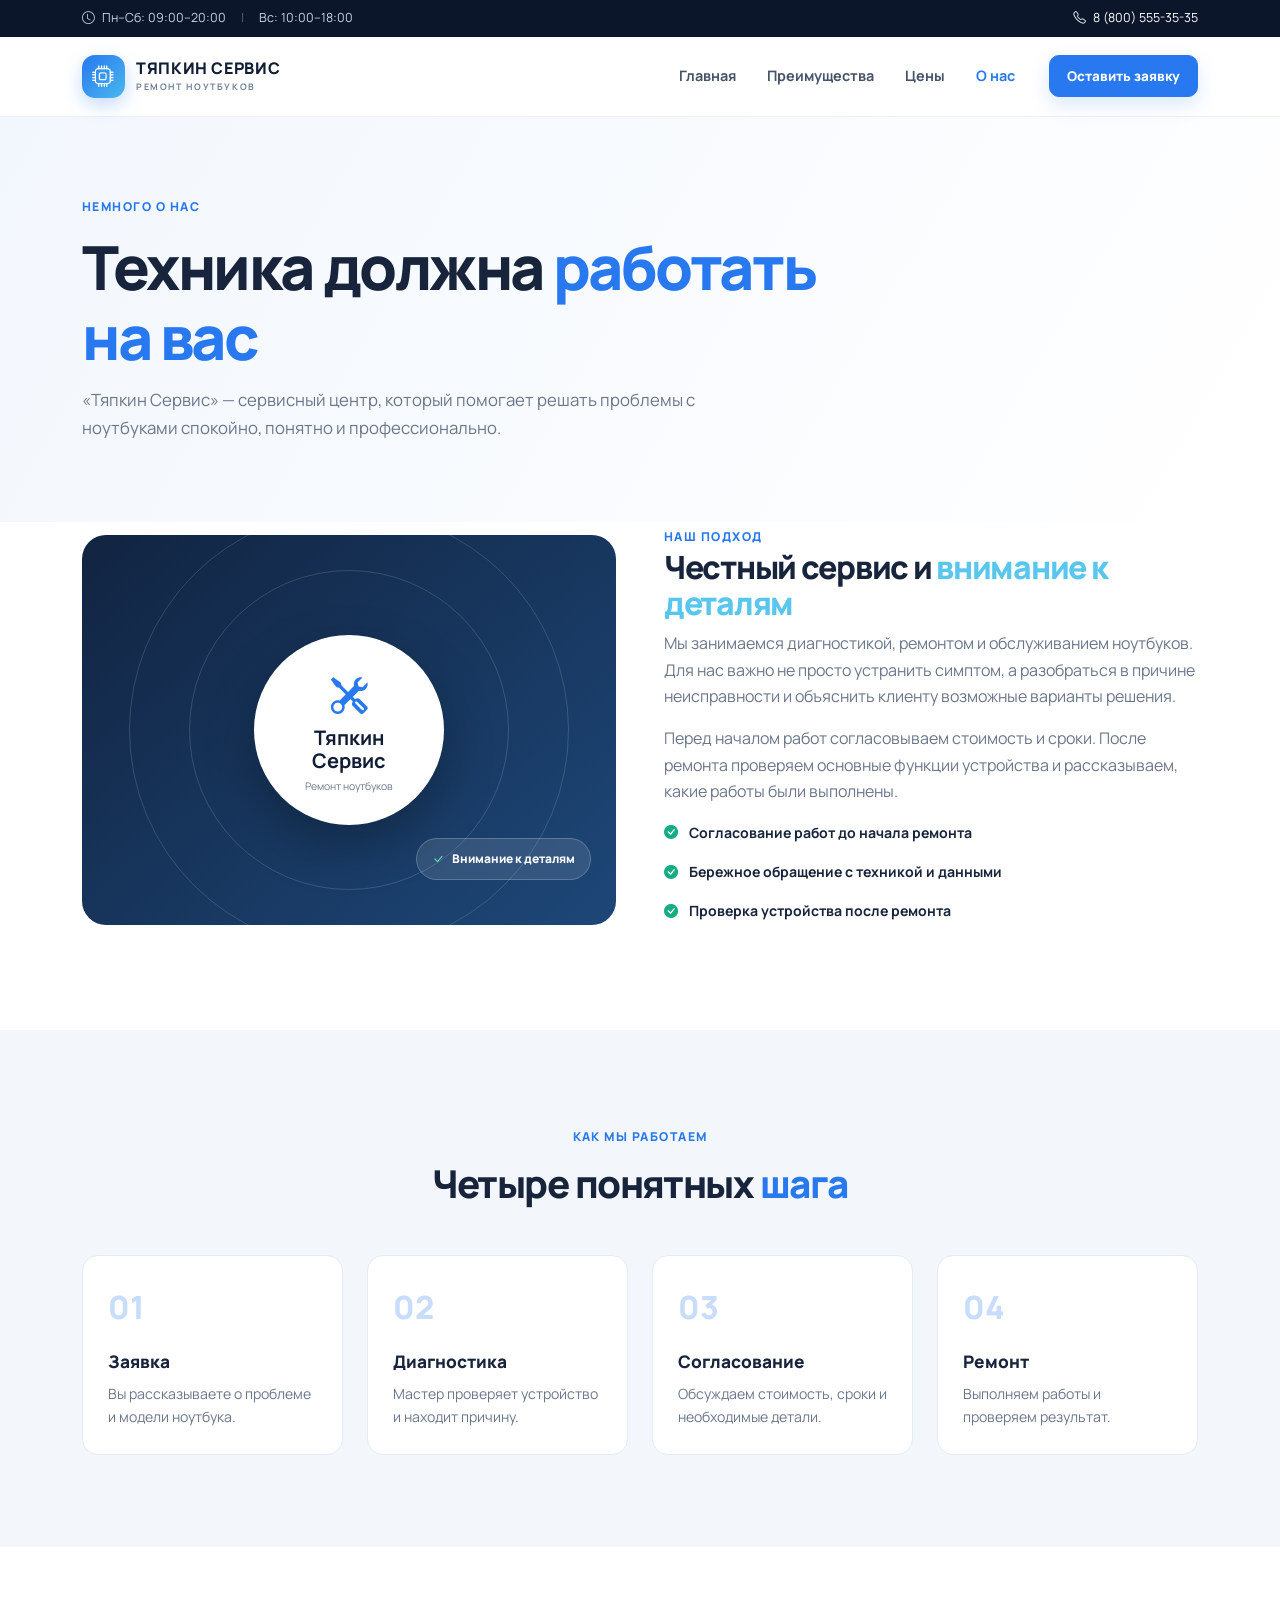
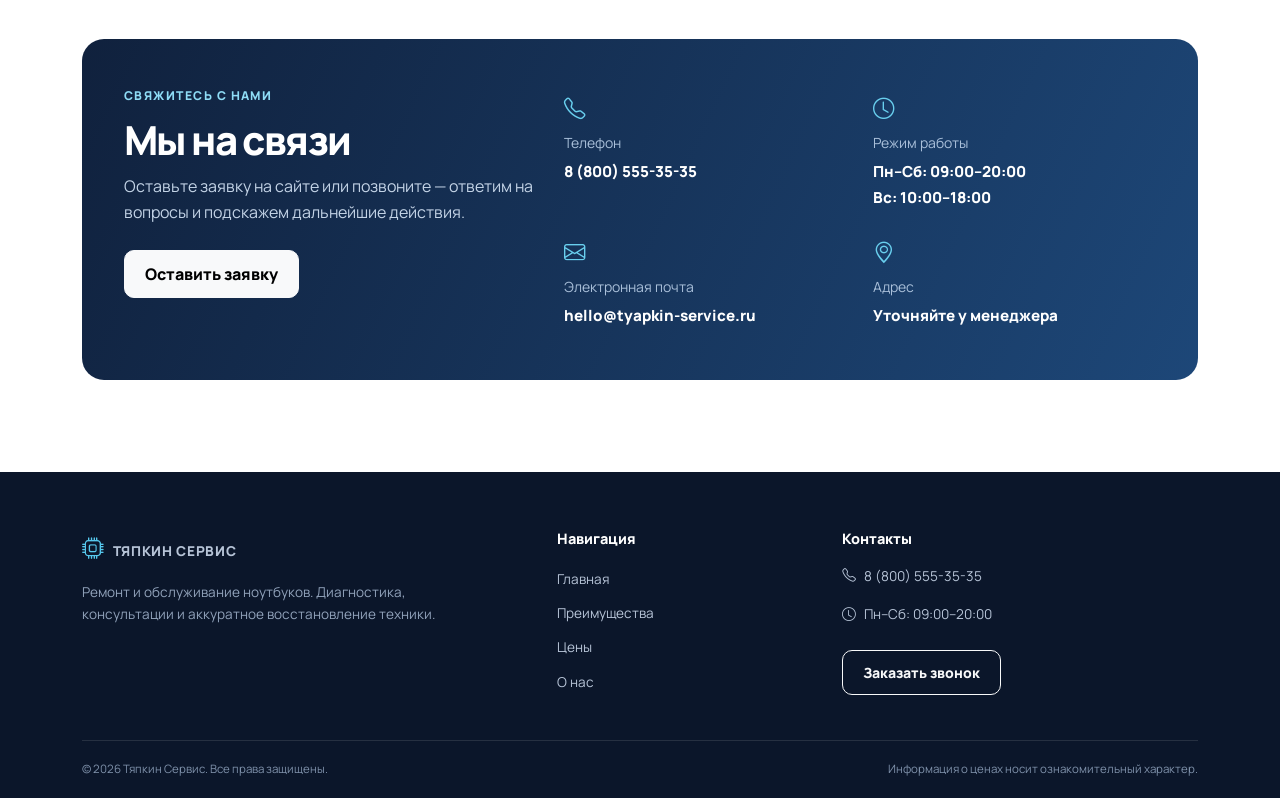
==== about.html @ 39d61b8c "Initial commit" ====
<!doctype html>
<html lang="ru">
<head>
  <meta charset="utf-8">
  <meta name="viewport" content="width=device-width, initial-scale=1">
  <title>О сервисном центре — Тяпкин Сервис</title>
  <meta name="description" content="Информация о сервисном центре Тяпкин Сервис, подходе к ремонту ноутбуков, гарантиях и контактах.">
  <link rel="preconnect" href="https://fonts.googleapis.com">
  <link rel="preconnect" href="https://fonts.gstatic.com" crossorigin>
  <link href="https://fonts.googleapis.com/css2?family=Manrope:wght@400;500;600;700;800&display=swap" rel="stylesheet">
  <link href="https://cdn.jsdelivr.net/npm/bootstrap@5.3.3/dist/css/bootstrap.min.css" rel="stylesheet">
  <link href="https://cdn.jsdelivr.net/npm/bootstrap-icons@1.11.3/font/bootstrap-icons.css" rel="stylesheet">
  <link href="css/style.css" rel="stylesheet">
</head>
<body>
  <a class="skip-link" href="#main">Перейти к содержимому</a>

  <div class="topbar">
    <div class="container d-flex flex-wrap justify-content-between align-items-center gap-2">
      <div><i class="bi bi-clock me-2"></i>Пн–Сб: 09:00–20:00 <span class="top-sep">|</span> Вс: 10:00–18:00</div>
      <a href="tel:+78005553535"><i class="bi bi-telephone me-2"></i>8 (800) 555-35-35</a>
    </div>
  </div>

  <header class="site-header sticky-top">
    <nav class="navbar navbar-expand-lg">
      <div class="container">
        <a class="navbar-brand" href="index.html">
          <span class="brand-mark"><i class="bi bi-cpu"></i></span>
          <span>ТЯПКИН <b>СЕРВИС</b><small>РЕМОНТ НОУТБУКОВ</small></span>
        </a>
        <button class="navbar-toggler" type="button" data-bs-toggle="collapse" data-bs-target="#mainNav" aria-controls="mainNav" aria-expanded="false" aria-label="Открыть меню">
          <span class="navbar-toggler-icon"></span>
        </button>
        <div class="collapse navbar-collapse" id="mainNav">
          <ul class="navbar-nav ms-auto align-items-lg-center">
            <li class="nav-item"><a class="nav-link " href="index.html" >Главная</a></li>
            <li class="nav-item"><a class="nav-link " href="advantages.html" >Преимущества</a></li>
            <li class="nav-item"><a class="nav-link " href="prices.html" >Цены</a></li>
            <li class="nav-item"><a class="nav-link active" href="about.html" aria-current=page>О нас</a></li>
            <li class="nav-item ms-lg-3"><button class="btn btn-primary nav-cta" data-bs-toggle="modal" data-bs-target="#requestModal">Оставить заявку</button></li>
          </ul>
        </div>
      </div>
    </nav>
  </header>

  <main id="main">
    <section class="page-hero">
      <div class="container">
        <span class="eyebrow dark">Немного о нас</span>
        <h1>Техника должна <span>работать на вас</span></h1>
        <p>«Тяпкин Сервис» — сервисный центр, который помогает решать проблемы с ноутбуками спокойно, понятно и профессионально.</p>
      </div>
    </section>

    <section class="section pt-0">
      <div class="container">
        <div class="row g-5 align-items-center">
          <div class="col-lg-6">
            <div class="about-visual">
              <div class="about-orbit orbit-a"></div>
              <div class="about-orbit orbit-b"></div>
              <div class="about-center">
                <i class="bi bi-tools"></i>
                <strong>Тяпкин<br>Сервис</strong>
                <small>Ремонт ноутбуков</small>
              </div>
              <div class="about-stamp"><i class="bi bi-check-lg"></i> Внимание к деталям</div>
            </div>
          </div>
          <div class="col-lg-6">
            <span class="eyebrow dark">Наш подход</span>
            <h2>Честный сервис и <span>внимание к деталям</span></h2>
            <p class="muted">Мы занимаемся диагностикой, ремонтом и обслуживанием ноутбуков. Для нас важно не просто устранить симптом, а разобраться в причине неисправности и объяснить клиенту возможные варианты решения.</p>
            <p class="muted">Перед началом работ согласовываем стоимость и сроки. После ремонта проверяем основные функции устройства и рассказываем, какие работы были выполнены.</p>
            <div class="about-points">
              <p><i class="bi bi-check-circle-fill"></i> Согласование работ до начала ремонта</p>
              <p><i class="bi bi-check-circle-fill"></i> Бережное обращение с техникой и данными</p>
              <p><i class="bi bi-check-circle-fill"></i> Проверка устройства после ремонта</p>
            </div>
          </div>
        </div>
      </div>
    </section>

    <section class="section section-soft">
      <div class="container">
        <div class="section-heading text-center">
          <span class="eyebrow dark">Как мы работаем</span>
          <h2>Четыре понятных <span>шага</span></h2>
        </div>
        <div class="row g-4 mt-3">
          <div class="col-md-6 col-lg-3">
            <div class="step-card">
              <span>01</span>
              <h3>Заявка</h3>
              <p>Вы рассказываете о проблеме и модели ноутбука.</p>
            </div>
          </div>
          <div class="col-md-6 col-lg-3">
            <div class="step-card">
              <span>02</span>
              <h3>Диагностика</h3>
              <p>Мастер проверяет устройство и находит причину.</p>
            </div>
          </div>
          <div class="col-md-6 col-lg-3">
            <div class="step-card">
              <span>03</span>
              <h3>Согласование</h3>
              <p>Обсуждаем стоимость, сроки и необходимые детали.</p>
            </div>
          </div>
          <div class="col-md-6 col-lg-3">
            <div class="step-card">
              <span>04</span>
              <h3>Ремонт</h3>
              <p>Выполняем работы и проверяем результат.</p>
            </div>
          </div>
        </div>
      </div>
    </section>

    <section class="section">
      <div class="container">
        <div class="contact-panel">
          <div class="row g-4">
            <div class="col-lg-5">
              <span class="eyebrow">Свяжитесь с нами</span>
              <h2>Мы на связи</h2>
              <p>Оставьте заявку на сайте или позвоните — ответим на вопросы и подскажем дальнейшие действия.</p>
              <button class="btn btn-light mt-2" data-bs-toggle="modal" data-bs-target="#requestModal">Оставить заявку</button>
            </div>
            <div class="col-lg-7">
              <div class="contact-grid">
                <div>
                  <i class="bi bi-telephone"></i>
                  <small>Телефон</small>
                  <a href="tel:+78005553535">8 (800) 555-35-35</a>
                </div>
                <div>
                  <i class="bi bi-clock"></i>
                  <small>Режим работы</small>
                  <strong>Пн–Сб: 09:00–20:00<br>Вс: 10:00–18:00</strong>
                </div>
                <div>
                  <i class="bi bi-envelope"></i>
                  <small>Электронная почта</small>
                  <a href="mailto:hello@tyapkin-service.ru">hello@tyapkin-service.ru</a>
                </div>
                <div>
                  <i class="bi bi-geo-alt"></i>
                  <small>Адрес</small>
                  <strong>Уточняйте у менеджера</strong>
                </div>
              </div>
            </div>
          </div>
        </div>
      </div>
    </section>
  </main>

  <footer class="site-footer">
    <div class="container">
      <div class="row g-4">
        <div class="col-lg-5">
          <a class="footer-brand" href="index.html"><i class="bi bi-cpu me-2"></i>ТЯПКИН СЕРВИС</a>
          <p class="footer-desc">Ремонт и обслуживание ноутбуков. Диагностика, консультации и аккуратное восстановление техники.</p>
        </div>
        <div class="col-6 col-lg-3">
          <h3>Навигация</h3>
          <ul>
            <li><a href="index.html">Главная</a></li>
            <li><a href="advantages.html">Преимущества</a></li>
            <li><a href="prices.html">Цены</a></li>
            <li><a href="about.html">О нас</a></li>
          </ul>
        </div>
        <div class="col-6 col-lg-4">
          <h3>Контакты</h3>
          <p><i class="bi bi-telephone me-2"></i><a href="tel:+78005553535">8 (800) 555-35-35</a></p>
          <p><i class="bi bi-clock me-2"></i>Пн–Сб: 09:00–20:00</p>
          <button class="btn btn-outline-light btn-sm mt-2" data-bs-toggle="modal" data-bs-target="#requestModal">Заказать звонок</button>
        </div>
      </div>
      <div class="footer-bottom d-flex flex-wrap justify-content-between gap-2">
        <span>© 2026 Тяпкин Сервис. Все права защищены.</span>
        <span>Информация о ценах носит ознакомительный характер.</span>
      </div>
    </div>
  </footer>

  <div class="modal fade" id="requestModal" tabindex="-1" aria-labelledby="requestModalLabel" aria-hidden="true">
    <div class="modal-dialog modal-dialog-centered">
      <div class="modal-content request-modal">
        <div class="modal-header border-0 pb-0">
          <div>
            <span class="eyebrow dark">Обратная связь</span>
            <h2 class="modal-title" id="requestModalLabel">Оставить заявку</h2>
            <p class="muted mb-0">Свяжемся с вами в рабочее время.</p>
          </div>
          <button type="button" class="btn-close" data-bs-dismiss="modal" aria-label="Закрыть"></button>
        </div>
        <div class="modal-body">
          <form class="request-form">
            <div class="mb-3">
              <label for="clientName" class="form-label">Ваше имя</label>
              <input class="form-control" id="clientName" name="name" type="text" placeholder="Как к вам обращаться" required minlength="2">
            </div>
            <div class="mb-3">
              <label for="clientPhone" class="form-label">Номер телефона</label>
              <input class="form-control" id="clientPhone" name="phone" type="tel" placeholder="+7 (___) ___-__-__" required>
            </div>
            <div class="mb-3">
              <label for="clientProblem" class="form-label">Что случилось с ноутбуком?</label>
              <textarea class="form-control" id="clientProblem" name="problem" rows="3" placeholder="Например: не включается, шумит, разбит экран..."></textarea>
            </div>
            <div class="form-check mb-3">
              <input class="form-check-input" type="checkbox" value="yes" id="privacyAgree" required>
              <label class="form-check-label small" for="privacyAgree">Согласен(на) на обработку персональных данных для связи по заявке.</label>
            </div>
            <button class="btn btn-primary btn-lg w-100" type="submit">Отправить заявку <i class="bi bi-arrow-right ms-2"></i></button>
            <div class="form-feedback mt-3" role="status" aria-live="polite"></div>
            <p class="form-hint text-center mt-3 mb-0">Нажимая кнопку, вы отправляете запрос на обратный звонок.</p>
          </form>
        </div>
      </div>
    </div>
  </div>

  <script src="https://cdn.jsdelivr.net/npm/bootstrap@5.3.3/dist/js/bootstrap.bundle.min.js"></script>
  <script src="js/main.js"></script>
</body>
</html>
---- css/style.css ----
:root {
  --navy: #101d35;
  --navy2: #172b4d;
  --blue: #2878f0;
  --cyan: #48c6e8;
  --ink: #17243b;
  --muted: #6b778b;
  --pale: #f3f7fc;
  --line: #e5ebf3;
  --bs-primary: #2878f0;
  --bs-primary-rgb: 40, 120, 240;
  --bs-body-font-family: 'Manrope', sans-serif;
  --bs-body-color: #17243b;
  --bs-border-radius: .85rem;
}

* {
  box-sizing: border-box;
}

body {
  font-family: 'Manrope', sans-serif;
  line-height: 1.65;
  color: var(--ink);
}

a {
  text-decoration: none;
}

.skip-link {
  position: absolute;
  left: -9999px;
  top: 0;
  background: #fff;
  padding: 10px;
  z-index: 2000;
}

.skip-link:focus {
  left: 10px;
}

.topbar {
  background: #0b162a;
  color: #c8d4e6;
  font-size: .78rem;
  padding: 8px 0;
}

.topbar a {
  color: #fff;
}

.top-sep {
  margin: 0 12px;
  color: #53627a;
}

.site-header {
  background: rgba(255, 255, 255, .96);
  backdrop-filter: blur(12px);
  border-bottom: 1px solid #edf0f5;
  z-index: 1000;
}

.navbar {
  padding: 13px 0;
}

.navbar-brand {
  display: flex;
  align-items: center;
  gap: 11px;
  color: var(--navy);
  font-size: 1rem;
  font-weight: 800;
  letter-spacing: .04em;
  line-height: 1.1;
}

.navbar-brand:hover {
  color: var(--navy);
}

.navbar-brand small {
  display: block;
  font-size: .56rem;
  letter-spacing: .18em;
  color: #718097;
  margin-top: 5px;
  font-weight: 700;
}

.brand-mark {
  width: 43px;
  height: 43px;
  border-radius: 13px;
  background: linear-gradient(135deg, var(--blue), #49b8ed);
  display: grid;
  place-items: center;
  color: #fff;
  font-size: 1.35rem;
  box-shadow: 0 7px 18px #2878f044;
}

.navbar-nav {
  gap: 5px;
}

.nav-link {
  font-weight: 700;
  font-size: .9rem;
  color: #46546a !important;
  padding: 10px 13px !important;
}

.nav-link:hover,
.nav-link.active {
  color: var(--blue) !important;
}

.btn {
  font-weight: 800;
  border-radius: 10px;
  padding: 11px 20px;
}

.btn-primary {
  --bs-btn-bg: #2878f0;
  --bs-btn-border-color: #2878f0;
  --bs-btn-hover-bg: #1765d5;
  --bs-btn-hover-border-color: #1765d5;
  box-shadow: 0 8px 20px #2878f02a;
}

.nav-cta {
  font-size: .84rem;
  padding: 10px 17px;
}

.hero {
  background: radial-gradient(circle at 75% 30%, #264a7b 0, transparent 32%), linear-gradient(115deg, #0d1a31 0%, #142b4d 58%, #17365d 100%);
  color: #fff;
  overflow: hidden;
  position: relative;
}

.hero:after {
  content: "";
  position: absolute;
  inset: 0;
  background-image: linear-gradient(#ffffff08 1px, transparent 1px), linear-gradient(90deg, #ffffff08 1px, transparent 1px);
  background-size: 46px 46px;
  mask-image: linear-gradient(90deg, transparent, #000);
}

.hero .container {
  z-index: 1;
}

.min-vh-hero {
  min-height: 620px;
}

.eyebrow {
  display: inline-flex;
  align-items: center;
  color: #8edcf6;
  font-size: .76rem;
  font-weight: 800;
  letter-spacing: .12em;
  text-transform: uppercase;
}

.eyebrow.dark {
  color: var(--blue);
}

.display-title {
  font-size: clamp(2.7rem, 5vw, 4.65rem);
  line-height: 1.08;
  letter-spacing: -.055em;
  font-weight: 800;
  max-width: 720px;
}

.display-title span,
.page-hero h1 span,
.section-heading h2 span,
h2 span {
  color: #58c6ed;
}

.hero-lead {
  font-size: 1.07rem;
  max-width: 580px;
  color: #c5d2e4;
}

.hero-trust {
  border-top: 1px solid #ffffff28;
  padding-top: 22px;
}

.hero-trust div {
  display: flex;
  flex-direction: column;
}

.hero-trust strong {
  font-size: 1rem;
}

.hero-trust small {
  font-size: .75rem;
  color: #aabbd1;
}

.hero-visual {
  height: 440px;
  position: relative;
  display: flex;
  align-items: center;
  justify-content: center;
}

.visual-glow {
  position: absolute;
  width: 340px;
  height: 340px;
  border-radius: 50%;
  background: #3188f5;
  filter: blur(90px);
  opacity: .3;
}

.laptop-art {
  position: relative;
  width: 380px;
  transform: rotate(-7deg);
  filter: drop-shadow(0 30px 30px #0007);
}

.laptop-screen {
  height: 245px;
  border: 10px solid #26364c;
  border-bottom-width: 14px;
  border-radius: 18px 18px 7px 7px;
  background: linear-gradient(145deg, #102544, #1b4675);
  padding: 12px 16px;
  box-shadow: inset 0 0 0 1px #6b819a;
}

.screen-top {
  display: flex;
  gap: 5px;
}

.screen-top span {
  width: 6px;
  height: 6px;
  border-radius: 50%;
  background: #7b91a9;
}

.screen-content {
  height: 190px;
  display: flex;
  align-items: center;
  justify-content: center;
  flex-direction: column;
  color: #fff;
}

.screen-content i {
  font-size: 3rem;
  color: #65d3ef;
}

.screen-content b {
  font-size: 1.5rem;
  line-height: 1.2;
  text-align: center;
  margin-top: 8px;
}

.screen-content small {
  color: #9bb7d4;
  margin-top: 8px;
}

.progress-line {
  width: 140px;
  height: 5px;
  background: #ffffff25;
  border-radius: 8px;
  margin-top: 18px;
  overflow: hidden;
}

.progress-line span {
  display: block;
  width: 78%;
  height: 100%;
  background: #57c8ef;
}

.laptop-base {
  height: 14px;
  width: 430px;
  margin-left: -25px;
  background: linear-gradient(#b8c7d6, #61758b);
  border-radius: 2px 2px 18px 18px;
}

.float-chip {
  position: absolute;
  background: #fff;
  color: var(--ink);
  padding: 12px 16px;
  border-radius: 12px;
  font-size: .77rem;
  font-weight: 800;
  box-shadow: 0 12px 35px #0003;
}

.float-chip i {
  color: #1cae86;
  margin-right: 7px;
}

.chip-one {
  top: 90px;
  right: -2px;
}

.chip-two {
  bottom: 75px;
  left: -5px;
}

.section {
  padding: 92px 0;
}

.section-soft {
  background: #f3f7fc;
}

.section-heading {
  text-align: center;
  max-width: 700px;
  margin: 0 auto 25px;
}

.section-heading h2,
.page-hero h1,
h2 {
  font-weight: 800;
  letter-spacing: -.04em;
  line-height: 1.15;
}

.section-heading h2 {
  font-size: clamp(2rem, 3vw, 2.8rem);
  margin: 13px 0;
}

.section-heading h2 span {
  color: var(--blue);
}

.section-heading p,
.page-hero p,
.muted {
  color: var(--muted);
}

.service-card {
  background: #fff;
  border: 1px solid var(--line);
  border-radius: 17px;
  padding: 27px 24px;
  transition: .25s;
  box-shadow: 0 8px 24px #162d4a08;
}

.service-card:hover {
  transform: translateY(-6px);
  box-shadow: 0 18px 38px #162d4a12;
  border-color: #c8dcfb;
}

.service-icon,
.detail-icon {
  width: 54px;
  height: 54px;
  border-radius: 15px;
  background: #eaf3ff;
  color: var(--blue);
  display: grid;
  place-items: center;
  font-size: 1.55rem;
  margin-bottom: 21px;
}

.service-card h3,
.benefit h3,
.price-tip h3,
.step-card h3 {
  font-size: 1.08rem;
  font-weight: 800;
}

.service-card p,
.benefit p,
.price-tip p,
.step-card p {
  font-size: .88rem;
  color: var(--muted);
  margin: 10px 0 17px;
}

.service-card a {
  font-size: .84rem;
  font-weight: 800;
  color: var(--blue);
  margin-top: auto;
}

.benefit {
  height: 100%;
  background: #fff;
  border: 1px solid var(--line);
  border-radius: 15px;
  padding: 23px;
}

.benefit > i {
  font-size: 1.55rem;
  color: var(--blue);
  display: block;
  margin-bottom: 13px;
}

.cta-section {
  padding: 15px 0 90px;
}

.cta-panel {
  background: linear-gradient(110deg, #142b4d, #1c4778);
  border-radius: 22px;
  padding: 42px 48px;
  color: #fff;
  display: flex;
  align-items: center;
  justify-content: space-between;
  gap: 25px;
}

.cta-panel h2 {
  font-size: 2rem;
  margin: 10px 0;
}

.cta-panel p {
  color: #c6d6e9;
  margin: 0;
}

.page-hero {
  padding: 75px 0 65px;
  background: linear-gradient(120deg, #f2f7fd, #fff);
}

.page-hero h1 {
  font-size: clamp(2.5rem, 5vw, 3.8rem);
  max-width: 800px;
  margin: 14px 0;
}

.page-hero h1 span {
  color: var(--blue);
}

.page-hero p {
  max-width: 670px;
  font-size: 1.05rem;
}

.detail-card {
  height: 100%;
  display: flex;
  gap: 22px;
  padding: 30px;
  border: 1px solid var(--line);
  border-radius: 18px;
  background: #fff;
  box-shadow: 0 8px 24px #162d4a07;
}

.detail-icon {
  flex: 0 0 54px;
  margin: 0;
}

.detail-card h2 {
  font-size: 1.18rem;
  margin: 4px 0 12px;
}

.detail-card p {
  font-size: .9rem;
  color: var(--muted);
}

.detail-note {
  display: block;
  color: #2878f0;
  font-size: .78rem;
  font-weight: 800;
}

.price-wrap {
  background: #fff;
  border: 1px solid var(--line);
  border-radius: 20px;
  padding: 30px;
  box-shadow: 0 12px 35px #162d4a08;
}

.price-label {
  background: #edf5ff;
  color: #2878f0;
  border-radius: 30px;
  padding: 9px 14px;
  font-size: .78rem;
  font-weight: 800;
}

.price-table {
  --bs-table-bg: transparent;
}

.price-table thead th {
  background: #f3f7fc;
  color: #64738a;
  font-size: .76rem;
  text-transform: uppercase;
  letter-spacing: .06em;
  border-bottom: 0;
  padding: 16px;
}

.price-table tbody td {
  padding: 17px 16px;
  border-color: #edf1f6;
  font-size: .87rem;
}

.price-table tbody td:nth-child(2) {
  color: var(--muted);
}

.price {
  white-space: nowrap;
  color: #176bdc !important;
  font-weight: 800;
  font-size: .95rem !important;
}

.price-footnote {
  background: #f4f8fd;
  border-radius: 11px;
  padding: 15px 17px;
  color: #586a82;
  font-size: .83rem;
  margin: 18px 0 0;
}

.price-footnote i {
  color: var(--blue);
}

.price-tip {
  height: 100%;
  border: 1px solid var(--line);
  border-radius: 15px;
  padding: 22px;
  background: #fff;
}

.price-tip > i {
  font-size: 1.6rem;
  color: var(--blue);
  display: block;
  margin-bottom: 12px;
}

.about-visual {
  height: 390px;
  background: linear-gradient(140deg, #112441, #1d4778);
  border-radius: 24px;
  position: relative;
  display: grid;
  place-items: center;
  overflow: hidden;
}

.about-orbit {
  position: absolute;
  border: 1px solid #ffffff25;
  border-radius: 50%;
  width: 320px;
  height: 320px;
}

.orbit-b {
  width: 440px;
  height: 440px;
}

.about-center {
  width: 190px;
  height: 190px;
  border-radius: 50%;
  background: #fff;
  display: flex;
  align-items: center;
  justify-content: center;
  flex-direction: column;
  color: var(--navy);
  box-shadow: 0 20px 50px #0004;
}

.about-center i {
  font-size: 2.3rem;
  color: var(--blue);
}

.about-center strong {
  font-size: 1.25rem;
  text-align: center;
  line-height: 1.15;
}

.about-center small {
  font-size: .65rem;
  color: var(--muted);
  margin-top: 6px;
}

.about-stamp {
  position: absolute;
  bottom: 45px;
  right: 25px;
  color: #fff;
  background: #ffffff1c;
  border: 1px solid #ffffff35;
  padding: 10px 15px;
  border-radius: 30px;
  font-size: .75rem;
  font-weight: 800;
}

.about-stamp i {
  color: #5ee1b2;
  margin-right: 6px;
}

.about-points p {
  font-size: .88rem;
  font-weight: 700;
}

.about-points i {
  color: #16ad82;
  margin-right: 8px;
}

.step-card {
  height: 100%;
  background: #fff;
  border: 1px solid var(--line);
  border-radius: 16px;
  padding: 25px;
}

.step-card > span {
  font-size: 2rem;
  font-weight: 800;
  color: #c8dcfb;
  display: block;
  margin-bottom: 18px;
}

.step-card p {
  margin-bottom: 0;
}

.contact-panel {
  background: linear-gradient(115deg, #10213d, #1d4778);
  border-radius: 22px;
  padding: 42px;
  color: #fff;
}

.contact-panel h2 {
  font-size: 2.5rem;
  margin: 10px 0;
}

.contact-panel > p,
.contact-panel p {
  color: #c3d3e6;
}

.contact-grid {
  display: grid;
  grid-template-columns: 1fr 1fr;
  gap: 25px;
  padding: 10px 0;
}

.contact-grid > div {
  display: flex;
  flex-direction: column;
  gap: 5px;
}

.contact-grid i {
  font-size: 1.35rem;
  color: #69cfee;
}

.contact-grid small {
  color: #a9bfd9;
}

.contact-grid a,
.contact-grid strong {
  color: #fff;
  font-size: .95rem;
  font-weight: 800;
}

.site-footer {
  background: #0b162a;
  color: #b7c4d7;
  padding: 58px 0 20px;
}

.footer-brand {
  color: #fff;
  font-weight: 800;
  letter-spacing: .05em;
  font-size: 1.05rem;
}

.footer-brand i {
  color: #56c8ed;
  font-size: 1.35rem;
}

.footer-desc {
  max-width: 360px;
  color: #91a2ba;
  font-size: .86rem;
  margin-top: 15px;
}

.site-footer h3 {
  font-size: .9rem;
  color: #fff;
  font-weight: 800;
  margin-bottom: 17px;
}

.site-footer ul {
  list-style: none;
  padding: 0;
  margin: 0;
}

.site-footer li {
  margin: 8px 0;
}

.site-footer a {
  color: #b7c4d7;
  font-size: .85rem;
}

.site-footer a:hover {
  color: #fff;
}

.site-footer p {
  font-size: .85rem;
}

.footer-bottom {
  border-top: 1px solid #ffffff1c;
  margin-top: 38px;
  padding-top: 18px;
  color: #7f91aa;
  font-size: .72rem;
}

.request-modal {
  border: 0;
  border-radius: 20px;
  padding: 12px 10px;
  box-shadow: 0 25px 80px #07152a40;
}

.request-modal .modal-title {
  font-weight: 800;
  font-size: 1.8rem;
  margin-top: 7px;
}

.request-modal .modal-body {
  padding-top: 23px;
}

.form-label {
  font-size: .83rem;
  font-weight: 800;
}

.form-control {
  border-color: #dce4ef;
  border-radius: 10px;
  padding: 12px 14px;
  font-size: .9rem;
}

.form-control:focus {
  border-color: #7eaff5;
  box-shadow: 0 0 0 .2rem #2878f01c;
}

.form-check-label {
  color: #65748a;
}

.form-feedback {
  font-size: .85rem;
  font-weight: 700;
  color: #12865f;
}

.form-hint {
  font-size: .72rem;
  color: #8a96a8;
}

@media (max-width: 991.98px) {
  .min-vh-hero {
    min-height: auto;
    padding: 40px 0;
  }

  .navbar-nav {
    padding: 14px 0;
  }

  .nav-cta {
    margin-top: 8px;
  }

  .section {
    padding: 70px 0;
  }

  .cta-panel {
    padding: 32px;
    align-items: flex-start;
    flex-direction: column;
  }
}

@media (max-width: 575.98px) {
  .topbar {
    font-size: .68rem;
  }

  .topbar .container {
    justify-content: center !important;
  }

  .topbar .top-sep {
    margin: 0 5px;
  }

  .display-title {
    font-size: 2.65rem;
  }

  .hero-lead {
    font-size: .95rem;
  }

  .hero-trust {
    gap: 18px !important;
  }

  .section {
    padding: 58px 0;
  }

  .page-hero {
    padding: 55px 0 48px;
  }

  .detail-card {
    padding: 22px;
    gap: 15px;
  }

  .detail-icon {
    width: 45px;
    height: 45px;
    flex-basis: 45px;
    font-size: 1.3rem;
  }

  .price-wrap {
    padding: 18px;
  }

  .price-table {
    min-width: 650px;
  }

  .cta-panel,
  .contact-panel {
    padding: 28px 23px;
  }

  .contact-grid {
    grid-template-columns: 1fr;
    gap: 18px;
  }

  .about-visual {
    height: 320px;
  }

  .footer-bottom {
    flex-direction: column;
  }

  .brand-mark {
    width: 39px;
    height: 39px;
  }
}

@media (prefers-reduced-motion: reduce) {
  *,
  *::before,
  *::after {
    scroll-behavior: auto !important;
    transition: none !important;
  }
}
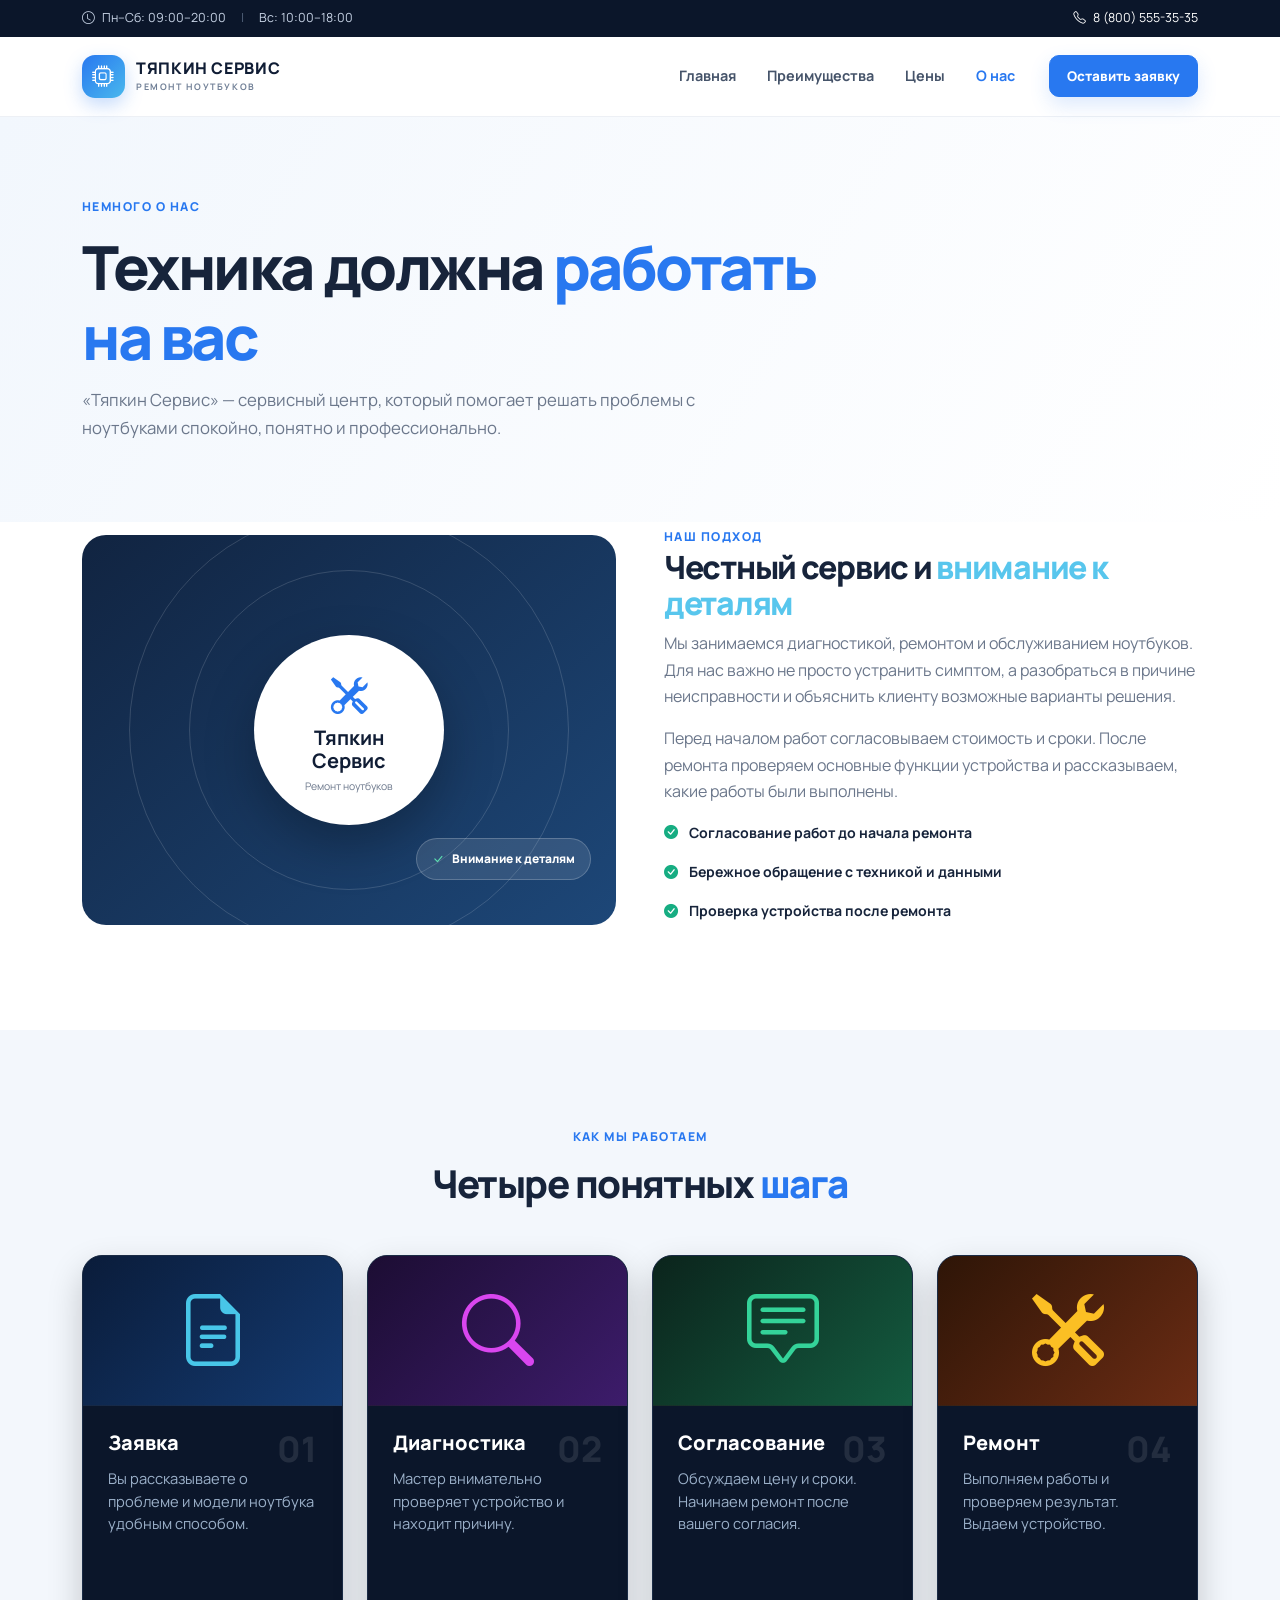
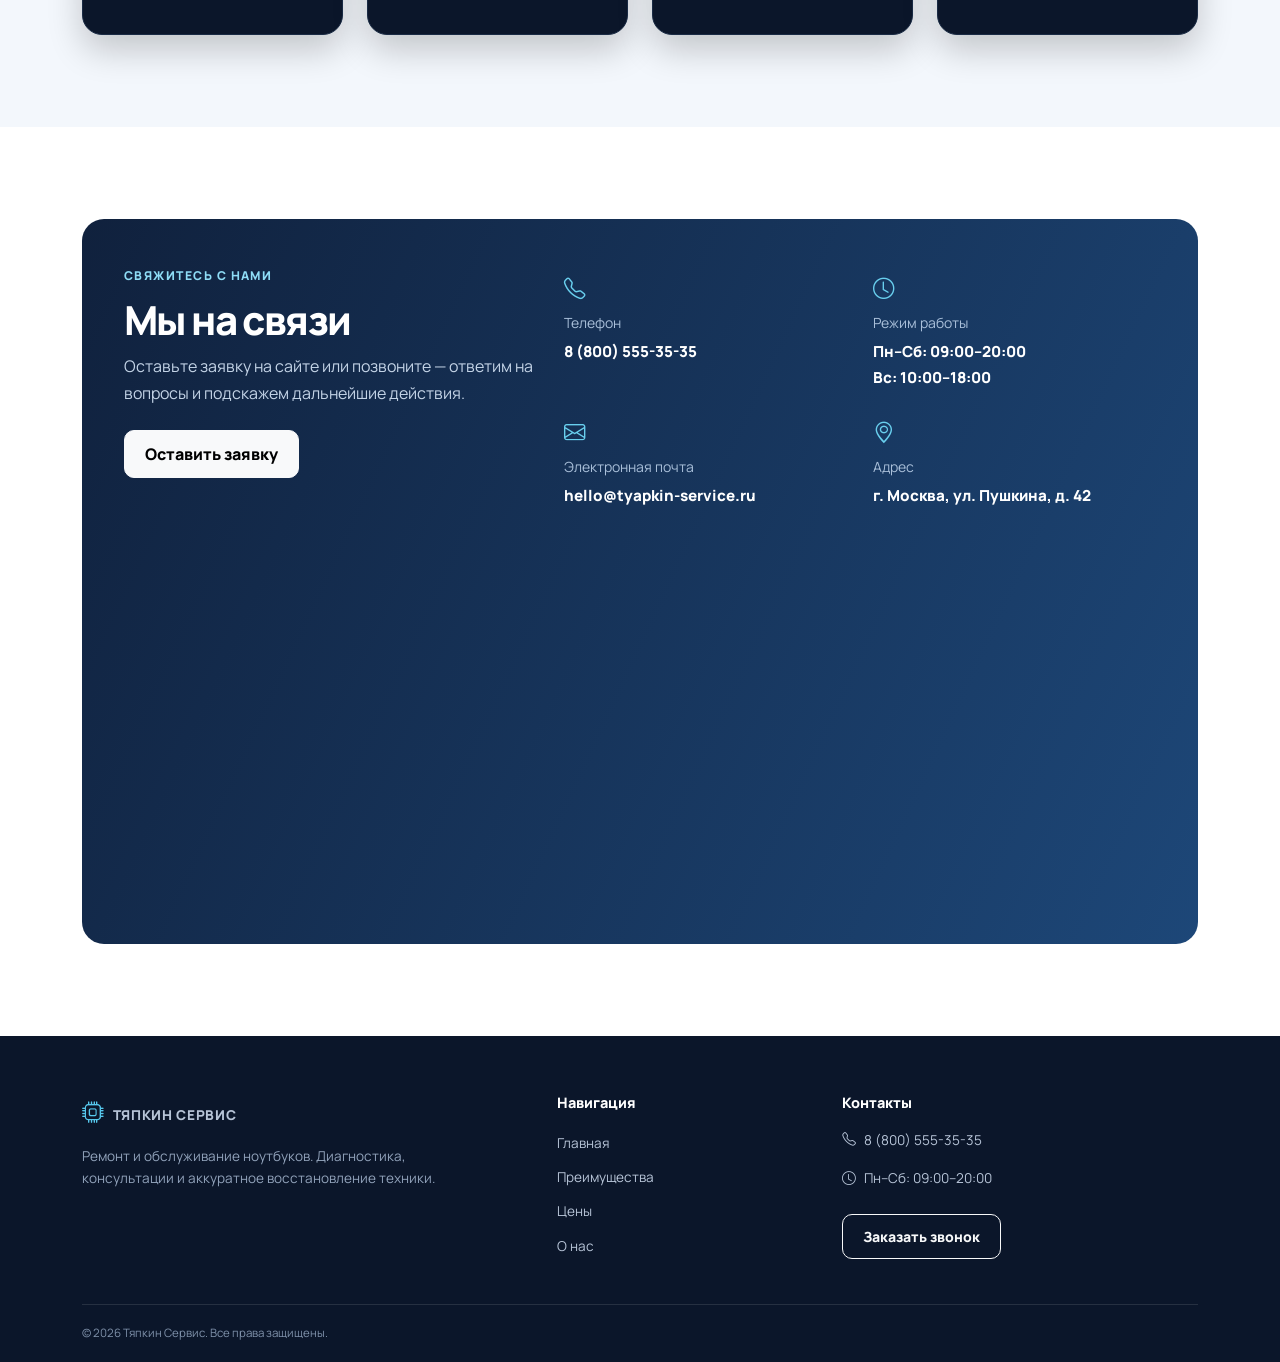
==== commit c881e685: "redact" ====
--- a/about.html
+++ b/about.html
@@ -84,46 +84,75 @@
       </div>
     </section>
 
-    <section class="section section-soft">
+            <section class="section section-soft">
       <div class="container">
         <div class="section-heading text-center">
           <span class="eyebrow dark">Как мы работаем</span>
           <h2>Четыре понятных <span>шага</span></h2>
         </div>
-        <div class="row g-4 mt-3">
-          <div class="col-md-6 col-lg-3">
-            <div class="step-card">
-              <span>01</span>
-              <h3>Заявка</h3>
-              <p>Вы рассказываете о проблеме и модели ноутбука.</p>
-            </div>
-          </div>
-          <div class="col-md-6 col-lg-3">
-            <div class="step-card">
-              <span>02</span>
-              <h3>Диагностика</h3>
-              <p>Мастер проверяет устройство и находит причину.</p>
-            </div>
-          </div>
-          <div class="col-md-6 col-lg-3">
-            <div class="step-card">
-              <span>03</span>
-              <h3>Согласование</h3>
-              <p>Обсуждаем стоимость, сроки и необходимые детали.</p>
-            </div>
-          </div>
-          <div class="col-md-6 col-lg-3">
-            <div class="step-card">
-              <span>04</span>
-              <h3>Ремонт</h3>
-              <p>Выполняем работы и проверяем результат.</p>
-            </div>
-          </div>
-        </div>
-      </div>
-    </section>
-
-    <section class="section">
+        <div class="row g-4 mt-4">
+          
+          <!-- Шаг 1 -->
+          <div class="col-md-6 col-xl-3">
+            <div class="my-dark-card">
+              <div class="my-card-image img-blue">
+                <i class="bi bi-file-earmark-text text-cyan"></i>
+              </div>
+              <div class="my-card-body">
+                <span class="my-card-num">01</span>
+                <h3>Заявка</h3>
+                <p>Вы рассказываете о проблеме и модели ноутбука удобным способом.</p>
+              </div>
+            </div>
+          </div>
+          
+          <!-- Шаг 2 -->
+          <div class="col-md-6 col-xl-3">
+            <div class="my-dark-card">
+              <div class="my-card-image img-purple">
+                <i class="bi bi-search text-pink"></i>
+              </div>
+              <div class="my-card-body">
+                <span class="my-card-num">02</span>
+                <h3>Диагностика</h3>
+                <p>Мастер внимательно проверяет устройство и находит причину.</p>
+              </div>
+            </div>
+          </div>
+
+          <!-- Шаг 3 -->
+          <div class="col-md-6 col-xl-3">
+            <div class="my-dark-card">
+              <div class="my-card-image img-green">
+                <i class="bi bi-chat-square-text text-lime"></i>
+              </div>
+              <div class="my-card-body">
+                <span class="my-card-num">03</span>
+                <h3>Согласование</h3>
+                <p>Обсуждаем цену и сроки. Начинаем ремонт после вашего согласия.</p>
+              </div>
+            </div>
+          </div>
+
+          <!-- Шаг 4 -->
+          <div class="col-md-6 col-xl-3">
+            <div class="my-dark-card">
+              <div class="my-card-image img-orange">
+                <i class="bi bi-tools text-yellow"></i>
+              </div>
+              <div class="my-card-body">
+                <span class="my-card-num">04</span>
+                <h3>Ремонт</h3>
+                <p>Выполняем работы и проверяем результат. Выдаем устройство.</p>
+              </div>
+            </div>
+          </div>
+
+        </div>
+      </div>
+    </section>
+
+        <section class="section">
       <div class="container">
         <div class="contact-panel">
           <div class="row g-4">
@@ -153,10 +182,23 @@
                 <div>
                   <i class="bi bi-geo-alt"></i>
                   <small>Адрес</small>
-                  <strong>Уточняйте у менеджера</strong>
-                </div>
-              </div>
-            </div>
+                  <strong>г. Москва, ул. Пушкина, д. 42</strong>
+                </div>
+              </div>
+            </div>
+          </div>
+
+          <div class="map-wrap mt-4">
+            <iframe
+              src="https://yandex.ru/map-widget/v1/?ll=37.617700%2C55.755800&z=15&pt=37.617700,55.755800,pm2rdm"
+              width="100%"
+              height="360"
+              frameborder="0"
+              allowfullscreen="true"
+              loading="lazy"
+              title="Яндекс Карта — г. Москва, ул. Пушкина, д. 42"
+              style="border:0;display:block;border-radius:16px;">
+            </iframe>
           </div>
         </div>
       </div>
@@ -188,7 +230,6 @@
       </div>
       <div class="footer-bottom d-flex flex-wrap justify-content-between gap-2">
         <span>© 2026 Тяпкин Сервис. Все права защищены.</span>
-        <span>Информация о ценах носит ознакомительный характер.</span>
       </div>
     </div>
   </footer>
--- a/css/style.css
+++ b/css/style.css
@@ -299,6 +299,209 @@
   overflow: hidden;
 }
 
+/* =========================================
+   НОВЫЕ ТЕМНЫЕ КАРТОЧКИ (ШАГИ РАБОТЫ)
+   ========================================= */
+
+.my-dark-card {
+  display: flex;
+  flex-direction: column;
+  height: 100%;
+  min-height: 380px;
+  background: #0b162a; /* Темный фон карточки */
+  border: 1px solid #1a2b45;
+  border-radius: 20px;
+  overflow: hidden;
+  box-shadow: 0 15px 35px rgba(0, 0, 0, 0.2);
+  transition: transform 0.3s ease, box-shadow 0.3s ease, border-color 0.3s ease;
+}
+
+.my-dark-card:hover {
+  transform: translateY(-8px);
+  box-shadow: 0 25px 50px rgba(0, 0, 0, 0.4);
+  border-color: #3a5a8a;
+}
+
+/* Верхняя часть с картинкой */
+.my-card-image {
+  height: 150px;
+  display: flex;
+  align-items: center;
+  justify-content: center;
+  position: relative;
+  border-bottom: 1px solid rgba(255, 255, 255, 0.05);
+}
+
+.my-card-image i {
+  font-size: 4.5rem;
+  position: relative;
+  z-index: 2;
+  transition: transform 0.3s ease;
+}
+
+.my-dark-card:hover .my-card-image i {
+  transform: scale(1.15) rotate(3deg);
+}
+
+/* Градиенты для фона картинок */
+.img-blue { background: linear-gradient(135deg, #0a1c3a, #143a70); }
+.img-purple { background: linear-gradient(135deg, #1c0d33, #3d1c6b); }
+.img-green { background: linear-gradient(135deg, #0b241c, #145c40); }
+.img-orange { background: linear-gradient(135deg, #2e1507, #6b2c14); }
+
+/* Цвета самих иконок */
+.text-cyan { color: #48c6e8; }
+.text-pink { color: #d946ef; }
+.text-lime { color: #34d399; }
+.text-yellow { color: #fbbf24; }
+
+/* Нижняя часть с текстом */
+.my-card-body {
+  padding: 25px;
+  display: flex;
+  flex-direction: column;
+  flex-grow: 1;
+  position: relative;
+}
+
+/* Полупрозрачная цифра на фоне */
+.my-card-num {
+  font-size: 2.2rem;
+  font-weight: 800;
+  color: rgba(255, 255, 255, 0.1);
+  line-height: 1;
+  position: absolute;
+  top: 25px;
+  right: 25px;
+}
+
+.my-card-body h3 {
+  font-size: 1.25rem;
+  font-weight: 800;
+  color: #fff; /* Белый заголовок */
+  margin: 0 0 12px 0;
+  padding-right: 40px;
+}
+
+.my-card-body p {
+  font-size: 0.92rem;
+  color: #9bb0c9; /* Светло-серый текст */
+  line-height: 1.55;
+  margin: 0;
+}
+
+/* =========================================
+   СТИЛИ ДЛЯ СТРАНИЦЫ ЦЕН (prices.html)
+   ========================================= */
+
+/* Декоративная картинка в шапке */
+/* Декоративная картинка в шапке */
+.price-hero-img {
+  position: relative;
+  height: 200px;
+  display: flex;
+  align-items: center;
+  justify-content: center;
+}
+.price-hero-img i {
+  position: absolute;
+  color: var(--blue); /* Одинаковый яркий синий цвет для обеих иконок */
+  filter: drop-shadow(0 10px 20px rgba(40, 120, 240, 0.2)); /* Одинаковая легкая тень */
+}
+.price-hero-img .bi-cash-coin {
+  font-size: 8rem;
+  top: 10px;
+  left: 10%;
+  opacity: 0.85; /* Сделал чуть прозрачной, чтобы композиция смотрелась объемнее */
+}
+.price-hero-img .bi-laptop {
+  font-size: 6rem;
+  bottom: 20px;
+  right: 10%;
+  z-index: 2;
+}
+/* Таблица */
+.price-table {
+  --bs-table-bg: transparent;
+  --bs-table-hover-bg: #f8fbff;
+}
+.price-table thead th {
+  font-size: 0.85rem;
+  text-transform: uppercase;
+  letter-spacing: 0.05em;
+  color: var(--muted);
+  border-bottom: 2px solid #eef4fc;
+  padding-bottom: 15px;
+}
+.price-table tbody td {
+  padding: 18px 10px;
+  border-color: #f0f5fb;
+  font-size: 0.95rem;
+}
+.price-table tbody tr {
+  transition: background-color 0.2s;
+}
+
+/* Карточки преимуществ */
+.tip-icon-wrap {
+  width: 70px;
+  height: 70px;
+  border-radius: 50%;
+  display: flex;
+  align-items: center;
+  justify-content: center;
+  margin: 0 auto;
+  font-size: 2rem;
+}
+.bg-blue-soft { background: #eef6ff; }
+.bg-green-soft { background: #e8f9f1; }
+.bg-purple-soft { background: #f4edff; }
+
+.price-tip {
+  border: 1px solid #e5ebf3;
+  background: #fff;
+  border-radius: 20px;
+  box-shadow: 0 5px 20px rgba(22, 45, 74, 0.03);
+  transition: transform 0.3s ease, box-shadow 0.3s ease;
+}
+.price-tip:hover {
+  transform: translateY(-5px);
+  box-shadow: 0 15px 35px rgba(22, 45, 74, 0.08);
+}
+.price-tip h3 {
+  font-size: 1.15rem;
+  margin-bottom: 10px;
+}
+
+/* Блок с калькулятором (CTA) */
+.cta-calc {
+  background: linear-gradient(135deg, #f0f6ff, #ffffff);
+  border: 2px dashed #c8dcfb;
+  border-radius: 24px;
+  padding: 50px 30px;
+  text-align: center;
+  position: relative;
+  overflow: hidden;
+}
+.cta-calc-icon {
+  font-size: 3.5rem;
+  color: var(--blue);
+  margin-bottom: 15px;
+  display: inline-block;
+}
+.cta-calc h2 {
+  font-size: 2rem;
+  font-weight: 800;
+  color: var(--navy);
+  margin-bottom: 10px;
+}
+.cta-calc p {
+  color: var(--muted);
+  font-size: 1.05rem;
+  max-width: 600px;
+  margin: 0 auto 20px;
+}
+
 .progress-line span {
   display: block;
   width: 78%;
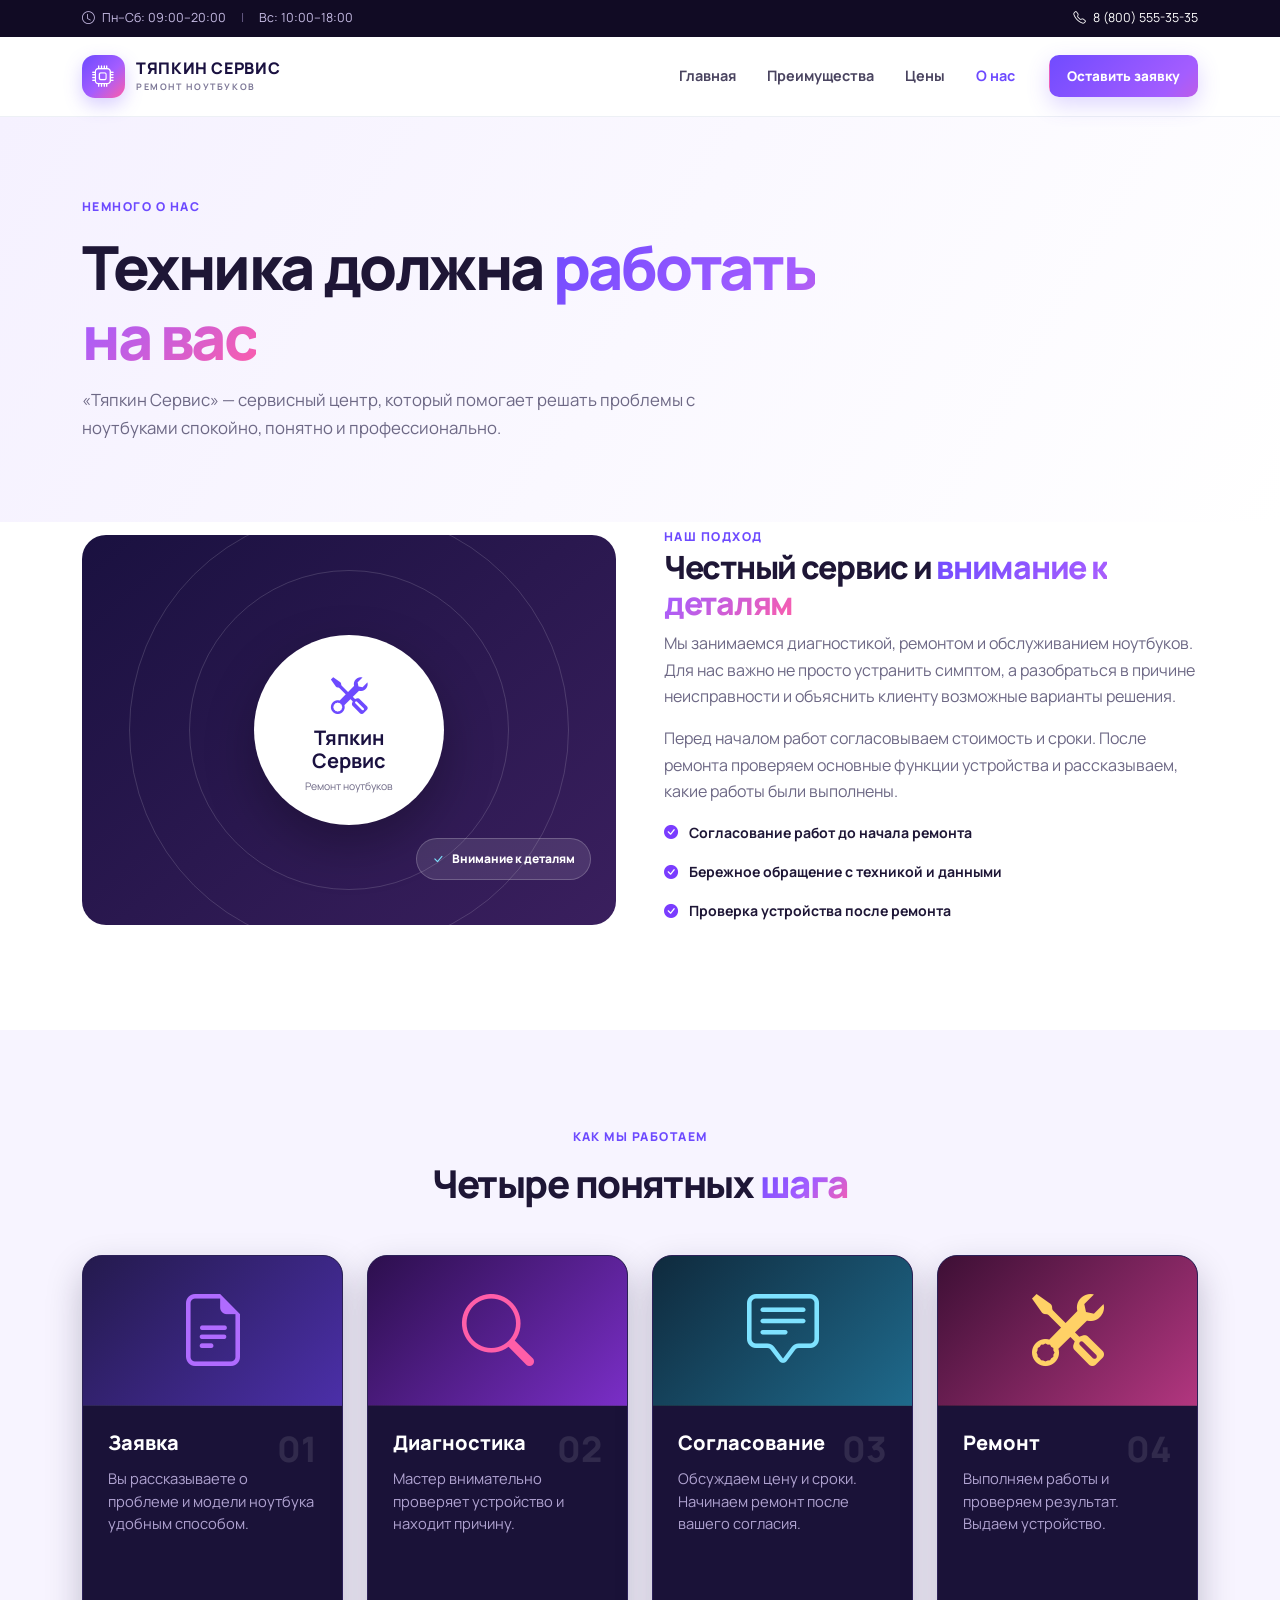
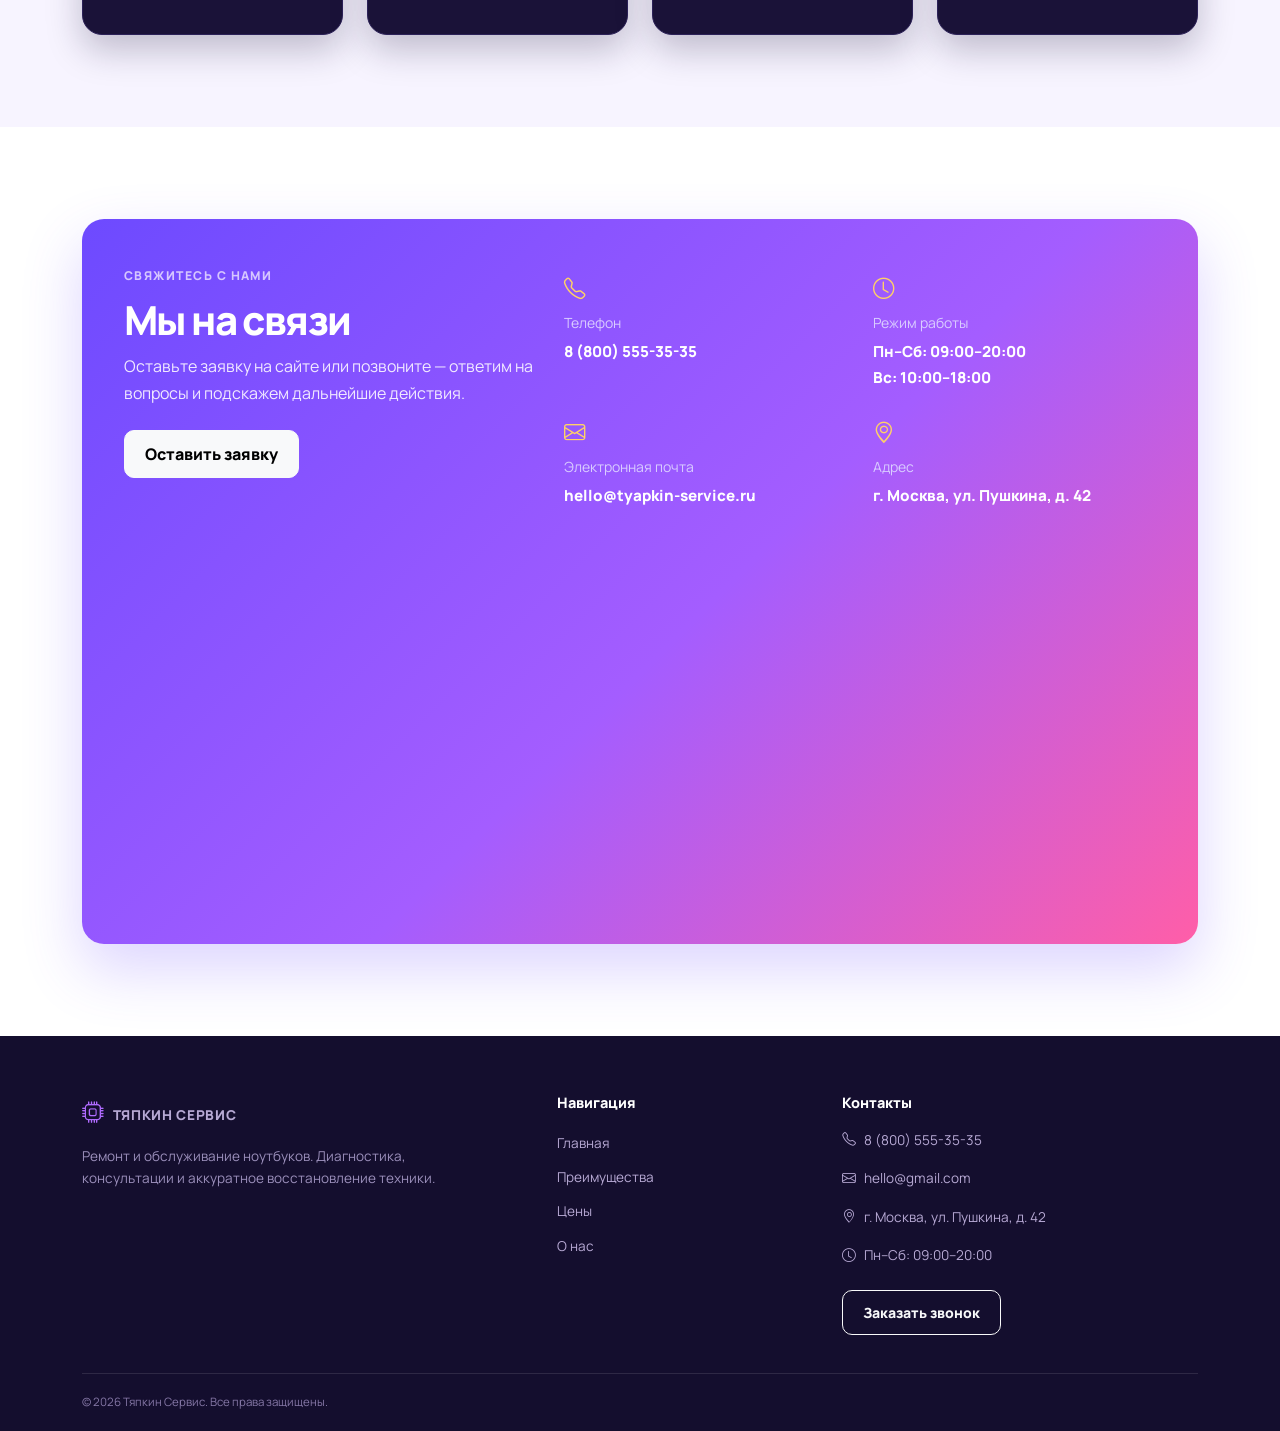
==== commit 2fe60111: "red_4" ====
--- a/about.html
+++ b/about.html
@@ -205,7 +205,7 @@
     </section>
   </main>
 
-  <footer class="site-footer">
+    <footer class="site-footer">
     <div class="container">
       <div class="row g-4">
         <div class="col-lg-5">
@@ -224,6 +224,8 @@
         <div class="col-6 col-lg-4">
           <h3>Контакты</h3>
           <p><i class="bi bi-telephone me-2"></i><a href="tel:+78005553535">8 (800) 555-35-35</a></p>
+          <p><i class="bi bi-envelope me-2"></i><a href="mailto:hello@gmail.com">hello@gmail.com</a></p>
+          <p><i class="bi bi-geo-alt me-2"></i>г. Москва, ул. Пушкина, д. 42</p>
           <p><i class="bi bi-clock me-2"></i>Пн–Сб: 09:00–20:00</p>
           <button class="btn btn-outline-light btn-sm mt-2" data-bs-toggle="modal" data-bs-target="#requestModal">Заказать звонок</button>
         </div>
--- a/css/style.css
+++ b/css/style.css
@@ -1,16 +1,19 @@
 :root {
-  --navy: #101d35;
-  --navy2: #172b4d;
-  --blue: #2878f0;
-  --cyan: #48c6e8;
-  --ink: #17243b;
-  --muted: #6b778b;
-  --pale: #f3f7fc;
-  --line: #e5ebf3;
-  --bs-primary: #2878f0;
-  --bs-primary-rgb: 40, 120, 240;
+  --navy: #1a1140;
+  --navy2: #2a1a5e;
+  --blue: #6d4aff;
+  --cyan: #b06bff;
+  --pink: #ff5ea8;
+  --grad: linear-gradient(135deg, #6d4aff 0%, #a45dff 55%, #ff5ea8 100%);
+  --grad-soft: linear-gradient(135deg, #f0eaff, #ffe9f4);
+  --ink: #1e1636;
+  --muted: #6d6885;
+  --pale: #f7f4ff;
+  --line: #ebe6f7;
+  --bs-primary: #6d4aff;
+  --bs-primary-rgb: 109, 74, 255;
   --bs-body-font-family: 'Manrope', sans-serif;
-  --bs-body-color: #17243b;
+  --bs-body-color: #1e1636;
   --bs-border-radius: .85rem;
 }
 
@@ -42,8 +45,8 @@
 }
 
 .topbar {
-  background: #0b162a;
-  color: #c8d4e6;
+  background: #110b24;
+  color: #c8bde6;
   font-size: .78rem;
   padding: 8px 0;
 }
@@ -54,7 +57,7 @@
 
 .top-sep {
   margin: 0 12px;
-  color: #53627a;
+  color: #6a5f8a;
 }
 
 .site-header {
@@ -87,7 +90,7 @@
   display: block;
   font-size: .56rem;
   letter-spacing: .18em;
-  color: #718097;
+  color: #7d7897;
   margin-top: 5px;
   font-weight: 700;
 }
@@ -96,12 +99,12 @@
   width: 43px;
   height: 43px;
   border-radius: 13px;
-  background: linear-gradient(135deg, var(--blue), #49b8ed);
+  background: var(--grad);
   display: grid;
   place-items: center;
   color: #fff;
   font-size: 1.35rem;
-  box-shadow: 0 7px 18px #2878f044;
+  box-shadow: 0 7px 18px #6d4aff44;
 }
 
 .navbar-nav {
@@ -111,7 +114,7 @@
 .nav-link {
   font-weight: 700;
   font-size: .9rem;
-  color: #46546a !important;
+  color: #4a4460 !important;
   padding: 10px 13px !important;
 }
 
@@ -127,11 +130,23 @@
 }
 
 .btn-primary {
-  --bs-btn-bg: #2878f0;
-  --bs-btn-border-color: #2878f0;
-  --bs-btn-hover-bg: #1765d5;
-  --bs-btn-hover-border-color: #1765d5;
-  box-shadow: 0 8px 20px #2878f02a;
+  --bs-btn-bg: transparent;
+  --bs-btn-border-color: transparent;
+  --bs-btn-hover-bg: transparent;
+  --bs-btn-hover-border-color: transparent;
+  background-image: var(--grad);
+  background-size: 160% 160%;
+  background-position: 0% 50%;
+  transition: background-position .35s ease, transform .2s ease, box-shadow .25s ease;
+  box-shadow: 0 8px 22px #6d4aff3a;
+  color: #fff;
+}
+
+.btn-primary:hover {
+  background-position: 100% 50%;
+  transform: translateY(-1px);
+  box-shadow: 0 12px 28px #a45dff44;
+  color: #fff;
 }
 
 .nav-cta {
@@ -140,7 +155,10 @@
 }
 
 .hero {
-  background: radial-gradient(circle at 75% 30%, #264a7b 0, transparent 32%), linear-gradient(115deg, #0d1a31 0%, #142b4d 58%, #17365d 100%);
+  background:
+    radial-gradient(circle at 75% 25%, #b06bff 0, transparent 34%),
+    radial-gradient(circle at 20% 85%, #ff5ea8 0, transparent 40%),
+    linear-gradient(125deg, #1a1140 0%, #2c1b62 55%, #3a1f5e 100%);
   color: #fff;
   overflow: hidden;
   position: relative;
@@ -166,7 +184,7 @@
 .eyebrow {
   display: inline-flex;
   align-items: center;
-  color: #8edcf6;
+  color: #d6c6ff;
   font-size: .76rem;
   font-weight: 800;
   letter-spacing: .12em;
@@ -189,17 +207,20 @@
 .page-hero h1 span,
 .section-heading h2 span,
 h2 span {
-  color: #58c6ed;
+  background: var(--grad);
+  -webkit-background-clip: text;
+  background-clip: text;
+  color: transparent;
 }
 
 .hero-lead {
   font-size: 1.07rem;
   max-width: 580px;
-  color: #c5d2e4;
+  color: #d0c6e8;
 }
 
 .hero-trust {
-  border-top: 1px solid #ffffff28;
+  border-top: 1px solid #ffffff2b;
   padding-top: 22px;
 }
 
@@ -210,11 +231,12 @@
 
 .hero-trust strong {
   font-size: 1rem;
+  color: #fff;
 }
 
 .hero-trust small {
   font-size: .75rem;
-  color: #aabbd1;
+  color: #c7b9ec;
 }
 
 .hero-visual {
@@ -230,9 +252,9 @@
   width: 340px;
   height: 340px;
   border-radius: 50%;
-  background: #3188f5;
+  background: #a45dff;
   filter: blur(90px);
-  opacity: .3;
+  opacity: .35;
 }
 
 .laptop-art {
@@ -244,12 +266,12 @@
 
 .laptop-screen {
   height: 245px;
-  border: 10px solid #26364c;
+  border: 10px solid #2e2154;
   border-bottom-width: 14px;
   border-radius: 18px 18px 7px 7px;
-  background: linear-gradient(145deg, #102544, #1b4675);
+  background: linear-gradient(145deg, #201347, #40256f);
   padding: 12px 16px;
-  box-shadow: inset 0 0 0 1px #6b819a;
+  box-shadow: inset 0 0 0 1px #7a6aa8;
 }
 
 .screen-top {
@@ -261,7 +283,7 @@
   width: 6px;
   height: 6px;
   border-radius: 50%;
-  background: #7b91a9;
+  background: #8b7ab5;
 }
 
 .screen-content {
@@ -275,7 +297,7 @@
 
 .screen-content i {
   font-size: 3rem;
-  color: #65d3ef;
+  color: #b06bff;
 }
 
 .screen-content b {
@@ -286,7 +308,7 @@
 }
 
 .screen-content small {
-  color: #9bb7d4;
+  color: #b4a6d6;
   margin-top: 8px;
 }
 
@@ -299,221 +321,18 @@
   overflow: hidden;
 }
 
-/* =========================================
-   НОВЫЕ ТЕМНЫЕ КАРТОЧКИ (ШАГИ РАБОТЫ)
-   ========================================= */
-
-.my-dark-card {
-  display: flex;
-  flex-direction: column;
-  height: 100%;
-  min-height: 380px;
-  background: #0b162a; /* Темный фон карточки */
-  border: 1px solid #1a2b45;
-  border-radius: 20px;
-  overflow: hidden;
-  box-shadow: 0 15px 35px rgba(0, 0, 0, 0.2);
-  transition: transform 0.3s ease, box-shadow 0.3s ease, border-color 0.3s ease;
-}
-
-.my-dark-card:hover {
-  transform: translateY(-8px);
-  box-shadow: 0 25px 50px rgba(0, 0, 0, 0.4);
-  border-color: #3a5a8a;
-}
-
-/* Верхняя часть с картинкой */
-.my-card-image {
-  height: 150px;
-  display: flex;
-  align-items: center;
-  justify-content: center;
-  position: relative;
-  border-bottom: 1px solid rgba(255, 255, 255, 0.05);
-}
-
-.my-card-image i {
-  font-size: 4.5rem;
-  position: relative;
-  z-index: 2;
-  transition: transform 0.3s ease;
-}
-
-.my-dark-card:hover .my-card-image i {
-  transform: scale(1.15) rotate(3deg);
-}
-
-/* Градиенты для фона картинок */
-.img-blue { background: linear-gradient(135deg, #0a1c3a, #143a70); }
-.img-purple { background: linear-gradient(135deg, #1c0d33, #3d1c6b); }
-.img-green { background: linear-gradient(135deg, #0b241c, #145c40); }
-.img-orange { background: linear-gradient(135deg, #2e1507, #6b2c14); }
-
-/* Цвета самих иконок */
-.text-cyan { color: #48c6e8; }
-.text-pink { color: #d946ef; }
-.text-lime { color: #34d399; }
-.text-yellow { color: #fbbf24; }
-
-/* Нижняя часть с текстом */
-.my-card-body {
-  padding: 25px;
-  display: flex;
-  flex-direction: column;
-  flex-grow: 1;
-  position: relative;
-}
-
-/* Полупрозрачная цифра на фоне */
-.my-card-num {
-  font-size: 2.2rem;
-  font-weight: 800;
-  color: rgba(255, 255, 255, 0.1);
-  line-height: 1;
-  position: absolute;
-  top: 25px;
-  right: 25px;
-}
-
-.my-card-body h3 {
-  font-size: 1.25rem;
-  font-weight: 800;
-  color: #fff; /* Белый заголовок */
-  margin: 0 0 12px 0;
-  padding-right: 40px;
-}
-
-.my-card-body p {
-  font-size: 0.92rem;
-  color: #9bb0c9; /* Светло-серый текст */
-  line-height: 1.55;
-  margin: 0;
-}
-
-/* =========================================
-   СТИЛИ ДЛЯ СТРАНИЦЫ ЦЕН (prices.html)
-   ========================================= */
-
-/* Декоративная картинка в шапке */
-/* Декоративная картинка в шапке */
-.price-hero-img {
-  position: relative;
-  height: 200px;
-  display: flex;
-  align-items: center;
-  justify-content: center;
-}
-.price-hero-img i {
-  position: absolute;
-  color: var(--blue); /* Одинаковый яркий синий цвет для обеих иконок */
-  filter: drop-shadow(0 10px 20px rgba(40, 120, 240, 0.2)); /* Одинаковая легкая тень */
-}
-.price-hero-img .bi-cash-coin {
-  font-size: 8rem;
-  top: 10px;
-  left: 10%;
-  opacity: 0.85; /* Сделал чуть прозрачной, чтобы композиция смотрелась объемнее */
-}
-.price-hero-img .bi-laptop {
-  font-size: 6rem;
-  bottom: 20px;
-  right: 10%;
-  z-index: 2;
-}
-/* Таблица */
-.price-table {
-  --bs-table-bg: transparent;
-  --bs-table-hover-bg: #f8fbff;
-}
-.price-table thead th {
-  font-size: 0.85rem;
-  text-transform: uppercase;
-  letter-spacing: 0.05em;
-  color: var(--muted);
-  border-bottom: 2px solid #eef4fc;
-  padding-bottom: 15px;
-}
-.price-table tbody td {
-  padding: 18px 10px;
-  border-color: #f0f5fb;
-  font-size: 0.95rem;
-}
-.price-table tbody tr {
-  transition: background-color 0.2s;
-}
-
-/* Карточки преимуществ */
-.tip-icon-wrap {
-  width: 70px;
-  height: 70px;
-  border-radius: 50%;
-  display: flex;
-  align-items: center;
-  justify-content: center;
-  margin: 0 auto;
-  font-size: 2rem;
-}
-.bg-blue-soft { background: #eef6ff; }
-.bg-green-soft { background: #e8f9f1; }
-.bg-purple-soft { background: #f4edff; }
-
-.price-tip {
-  border: 1px solid #e5ebf3;
-  background: #fff;
-  border-radius: 20px;
-  box-shadow: 0 5px 20px rgba(22, 45, 74, 0.03);
-  transition: transform 0.3s ease, box-shadow 0.3s ease;
-}
-.price-tip:hover {
-  transform: translateY(-5px);
-  box-shadow: 0 15px 35px rgba(22, 45, 74, 0.08);
-}
-.price-tip h3 {
-  font-size: 1.15rem;
-  margin-bottom: 10px;
-}
-
-/* Блок с калькулятором (CTA) */
-.cta-calc {
-  background: linear-gradient(135deg, #f0f6ff, #ffffff);
-  border: 2px dashed #c8dcfb;
-  border-radius: 24px;
-  padding: 50px 30px;
-  text-align: center;
-  position: relative;
-  overflow: hidden;
-}
-.cta-calc-icon {
-  font-size: 3.5rem;
-  color: var(--blue);
-  margin-bottom: 15px;
-  display: inline-block;
-}
-.cta-calc h2 {
-  font-size: 2rem;
-  font-weight: 800;
-  color: var(--navy);
-  margin-bottom: 10px;
-}
-.cta-calc p {
-  color: var(--muted);
-  font-size: 1.05rem;
-  max-width: 600px;
-  margin: 0 auto 20px;
-}
-
 .progress-line span {
   display: block;
   width: 78%;
   height: 100%;
-  background: #57c8ef;
+  background: var(--grad);
 }
 
 .laptop-base {
   height: 14px;
   width: 430px;
   margin-left: -25px;
-  background: linear-gradient(#b8c7d6, #61758b);
+  background: linear-gradient(#c9bce6, #6f6390);
   border-radius: 2px 2px 18px 18px;
 }
 
@@ -529,7 +348,7 @@
 }
 
 .float-chip i {
-  color: #1cae86;
+  color: #7a3cff;
   margin-right: 7px;
 }
 
@@ -548,7 +367,7 @@
 }
 
 .section-soft {
-  background: #f3f7fc;
+  background: var(--pale);
 }
 
 .section-heading {
@@ -568,10 +387,6 @@
 .section-heading h2 {
   font-size: clamp(2rem, 3vw, 2.8rem);
   margin: 13px 0;
-}
-
-.section-heading h2 span {
-  color: var(--blue);
 }
 
 .section-heading p,
@@ -586,13 +401,13 @@
   border-radius: 17px;
   padding: 27px 24px;
   transition: .25s;
-  box-shadow: 0 8px 24px #162d4a08;
+  box-shadow: 0 8px 24px #1a114008;
 }
 
 .service-card:hover {
   transform: translateY(-6px);
-  box-shadow: 0 18px 38px #162d4a12;
-  border-color: #c8dcfb;
+  box-shadow: 0 18px 38px #6d4aff1a;
+  border-color: #cbb8ff;
 }
 
 .service-icon,
@@ -600,7 +415,7 @@
   width: 54px;
   height: 54px;
   border-radius: 15px;
-  background: #eaf3ff;
+  background: var(--grad-soft);
   color: var(--blue);
   display: grid;
   place-items: center;
@@ -638,6 +453,12 @@
   border: 1px solid var(--line);
   border-radius: 15px;
   padding: 23px;
+  transition: transform 0.3s, box-shadow 0.3s;
+}
+
+.benefit:hover {
+  transform: translateY(-5px);
+  box-shadow: 0 15px 30px rgba(109, 74, 255, 0.12);
 }
 
 .benefit > i {
@@ -652,7 +473,7 @@
 }
 
 .cta-panel {
-  background: linear-gradient(110deg, #142b4d, #1c4778);
+  background: var(--grad);
   border-radius: 22px;
   padding: 42px 48px;
   color: #fff;
@@ -660,6 +481,7 @@
   align-items: center;
   justify-content: space-between;
   gap: 25px;
+  box-shadow: 0 25px 60px #6d4aff3d;
 }
 
 .cta-panel h2 {
@@ -668,23 +490,19 @@
 }
 
 .cta-panel p {
-  color: #c6d6e9;
+  color: #f1e9ff;
   margin: 0;
 }
 
 .page-hero {
   padding: 75px 0 65px;
-  background: linear-gradient(120deg, #f2f7fd, #fff);
+  background: linear-gradient(120deg, #f5f1ff, #fff);
 }
 
 .page-hero h1 {
   font-size: clamp(2.5rem, 5vw, 3.8rem);
   max-width: 800px;
   margin: 14px 0;
-}
-
-.page-hero h1 span {
-  color: var(--blue);
 }
 
 .page-hero p {
@@ -700,7 +518,7 @@
   border: 1px solid var(--line);
   border-radius: 18px;
   background: #fff;
-  box-shadow: 0 8px 24px #162d4a07;
+  box-shadow: 0 8px 24px #1a114007;
 }
 
 .detail-icon {
@@ -720,7 +538,7 @@
 
 .detail-note {
   display: block;
-  color: #2878f0;
+  color: var(--blue);
   font-size: .78rem;
   font-weight: 800;
 }
@@ -730,12 +548,12 @@
   border: 1px solid var(--line);
   border-radius: 20px;
   padding: 30px;
-  box-shadow: 0 12px 35px #162d4a08;
+  box-shadow: 0 12px 35px #1a114008;
 }
 
 .price-label {
-  background: #edf5ff;
-  color: #2878f0;
+  background: #efe9ff;
+  color: var(--blue);
   border-radius: 30px;
   padding: 9px 14px;
   font-size: .78rem;
@@ -744,21 +562,22 @@
 
 .price-table {
   --bs-table-bg: transparent;
+  --bs-table-hover-bg: #f8f5ff;
 }
 
 .price-table thead th {
-  background: #f3f7fc;
-  color: #64738a;
+  background: #f5f1ff;
+  color: #6d6885;
   font-size: .76rem;
   text-transform: uppercase;
   letter-spacing: .06em;
-  border-bottom: 0;
+  border-bottom: 2px solid #efe9ff;
   padding: 16px;
 }
 
 .price-table tbody td {
   padding: 17px 16px;
-  border-color: #edf1f6;
+  border-color: #f1ecfc;
   font-size: .87rem;
 }
 
@@ -768,16 +587,16 @@
 
 .price {
   white-space: nowrap;
-  color: #176bdc !important;
+  color: var(--blue) !important;
   font-weight: 800;
   font-size: .95rem !important;
 }
 
 .price-footnote {
-  background: #f4f8fd;
+  background: #f5f1ff;
   border-radius: 11px;
   padding: 15px 17px;
-  color: #586a82;
+  color: #5f5878;
   font-size: .83rem;
   margin: 18px 0 0;
 }
@@ -792,6 +611,12 @@
   border-radius: 15px;
   padding: 22px;
   background: #fff;
+  transition: transform 0.3s ease, box-shadow 0.3s ease;
+}
+
+.price-tip:hover {
+  transform: translateY(-5px);
+  box-shadow: 0 15px 35px rgba(109, 74, 255, 0.1);
 }
 
 .price-tip > i {
@@ -801,9 +626,14 @@
   margin-bottom: 12px;
 }
 
+.price-tip h3 {
+  font-size: 1.15rem;
+  margin-bottom: 10px;
+}
+
 .about-visual {
   height: 390px;
-  background: linear-gradient(140deg, #112441, #1d4778);
+  background: linear-gradient(140deg, #1a1140, #3a1f5e);
   border-radius: 24px;
   position: relative;
   display: grid;
@@ -868,7 +698,7 @@
 }
 
 .about-stamp i {
-  color: #5ee1b2;
+  color: #7ee2ff;
   margin-right: 6px;
 }
 
@@ -878,7 +708,7 @@
 }
 
 .about-points i {
-  color: #16ad82;
+  color: #7a3cff;
   margin-right: 8px;
 }
 
@@ -893,7 +723,7 @@
 .step-card > span {
   font-size: 2rem;
   font-weight: 800;
-  color: #c8dcfb;
+  color: #cbb8ff;
   display: block;
   margin-bottom: 18px;
 }
@@ -903,10 +733,11 @@
 }
 
 .contact-panel {
-  background: linear-gradient(115deg, #10213d, #1d4778);
+  background: var(--grad);
   border-radius: 22px;
   padding: 42px;
   color: #fff;
+  box-shadow: 0 25px 60px #6d4aff3d;
 }
 
 .contact-panel h2 {
@@ -916,7 +747,7 @@
 
 .contact-panel > p,
 .contact-panel p {
-  color: #c3d3e6;
+  color: #f1e9ff;
 }
 
 .contact-grid {
@@ -934,11 +765,11 @@
 
 .contact-grid i {
   font-size: 1.35rem;
-  color: #69cfee;
+  color: #ffd166;
 }
 
 .contact-grid small {
-  color: #a9bfd9;
+  color: #d9ccff;
 }
 
 .contact-grid a,
@@ -949,8 +780,8 @@
 }
 
 .site-footer {
-  background: #0b162a;
-  color: #b7c4d7;
+  background: #140e2e;
+  color: #b7a9d4;
   padding: 58px 0 20px;
 }
 
@@ -962,13 +793,13 @@
 }
 
 .footer-brand i {
-  color: #56c8ed;
+  color: #b06bff;
   font-size: 1.35rem;
 }
 
 .footer-desc {
   max-width: 360px;
-  color: #91a2ba;
+  color: #9b8fbb;
   font-size: .86rem;
   margin-top: 15px;
 }
@@ -991,7 +822,7 @@
 }
 
 .site-footer a {
-  color: #b7c4d7;
+  color: #b7a9d4;
   font-size: .85rem;
 }
 
@@ -1007,7 +838,7 @@
   border-top: 1px solid #ffffff1c;
   margin-top: 38px;
   padding-top: 18px;
-  color: #7f91aa;
+  color: #8577a6;
   font-size: .72rem;
 }
 
@@ -1041,23 +872,291 @@
 }
 
 .form-control:focus {
-  border-color: #7eaff5;
-  box-shadow: 0 0 0 .2rem #2878f01c;
+  border-color: #b7a3ff;
+  box-shadow: 0 0 0 .2rem #6d4aff24;
 }
 
 .form-check-label {
-  color: #65748a;
+  color: #6d6885;
 }
 
 .form-feedback {
   font-size: .85rem;
   font-weight: 700;
-  color: #12865f;
+  color: #7a3cff;
 }
 
 .form-hint {
   font-size: .72rem;
   color: #8a96a8;
+}
+
+/* =========================================
+   НОВЫЕ ТЕМНЫЕ КАРТОЧКИ (ШАГИ РАБОТЫ)
+   ========================================= */
+
+.my-dark-card {
+  display: flex;
+  flex-direction: column;
+  height: 100%;
+  min-height: 380px;
+  background: #1a1238;
+  border: 1px solid #2c2158;
+  border-radius: 20px;
+  overflow: hidden;
+  box-shadow: 0 15px 35px rgba(26, 18, 56, 0.25);
+  transition: transform 0.3s ease, box-shadow 0.3s ease, border-color 0.3s ease;
+}
+
+.my-dark-card:hover {
+  transform: translateY(-8px);
+  box-shadow: 0 25px 50px rgba(109, 74, 255, 0.35);
+  border-color: #6d4aff;
+}
+
+.my-card-image {
+  height: 150px;
+  display: flex;
+  align-items: center;
+  justify-content: center;
+  position: relative;
+  border-bottom: 1px solid rgba(255, 255, 255, 0.05);
+}
+
+.my-card-image i {
+  font-size: 4.5rem;
+  position: relative;
+  z-index: 2;
+  transition: transform 0.3s ease;
+}
+
+.my-dark-card:hover .my-card-image i {
+  transform: scale(1.15) rotate(3deg);
+}
+
+.img-blue { background: linear-gradient(135deg, #241a4d, #4b2fa8); }
+.img-purple { background: linear-gradient(135deg, #2c0f4d, #7a2ec7); }
+.img-green { background: linear-gradient(135deg, #0f2a3d, #1f6a8c); }
+.img-orange { background: linear-gradient(135deg, #3d0f35, #b2367f); }
+
+.text-cyan { color: #b06bff; }
+.text-pink { color: #ff5ea8; }
+.text-lime { color: #7ee2ff; }
+.text-yellow { color: #ffd166; }
+
+.my-card-body {
+  padding: 25px;
+  display: flex;
+  flex-direction: column;
+  flex-grow: 1;
+  position: relative;
+}
+
+.my-card-num {
+  font-size: 2.2rem;
+  font-weight: 800;
+  color: rgba(255, 255, 255, 0.1);
+  line-height: 1;
+  position: absolute;
+  top: 25px;
+  right: 25px;
+}
+
+.my-card-body h3 {
+  font-size: 1.25rem;
+  font-weight: 800;
+  color: #fff;
+  margin: 0 0 12px 0;
+  padding-right: 40px;
+}
+
+.my-card-body p {
+  font-size: 0.92rem;
+  color: #b0a3d1;
+  line-height: 1.55;
+  margin: 0;
+}
+
+/* =========================================
+   СТИЛИ ДЛЯ СТРАНИЦЫ ЦЕН (prices.html)
+   ========================================= */
+
+.price-hero-img {
+  position: relative;
+  height: 200px;
+  display: flex;
+  align-items: center;
+  justify-content: center;
+}
+
+.price-hero-img i {
+  position: absolute;
+  color: var(--blue);
+  filter: drop-shadow(0 10px 20px rgba(109, 74, 255, 0.25));
+}
+
+.price-hero-img .bi-cash-coin {
+  font-size: 8rem;
+  top: 10px;
+  left: 10%;
+  opacity: 0.85;
+}
+
+.price-hero-img .bi-laptop {
+  font-size: 6rem;
+  bottom: 20px;
+  right: 10%;
+  z-index: 2;
+}
+
+/* Карточки преимуществ */
+.tip-icon-wrap {
+  width: 70px;
+  height: 70px;
+  border-radius: 50%;
+  display: flex;
+  align-items: center;
+  justify-content: center;
+  margin: 0 auto;
+  font-size: 2rem;
+}
+
+.bg-blue-soft { background: #efe9ff; }
+.bg-green-soft { background: #e9f6ff; }
+.bg-purple-soft { background: #ffe9f4; }
+
+/* Блок с калькулятором (CTA) */
+.cta-calc {
+  background: linear-gradient(135deg, #f3eeff, #ffffff);
+  border: 2px dashed #cbb8ff;
+  border-radius: 24px;
+  padding: 50px 30px;
+  text-align: center;
+  position: relative;
+  overflow: hidden;
+}
+
+.cta-calc-icon {
+  font-size: 3.5rem;
+  color: var(--blue);
+  margin-bottom: 15px;
+  display: inline-block;
+}
+
+.cta-calc h2 {
+  font-size: 2rem;
+  font-weight: 800;
+  color: var(--navy);
+  margin-bottom: 10px;
+}
+
+.cta-calc p {
+  color: var(--muted);
+  font-size: 1.05rem;
+  max-width: 600px;
+  margin: 0 auto 20px;
+}
+
+/* =========================================
+   ДОПОЛНИТЕЛЬНЫЕ СТИЛИ ДЛЯ advantages.html
+   ========================================= */
+
+.adv-hero-img {
+  position: relative;
+  height: 220px;
+  display: flex;
+  align-items: center;
+  justify-content: center;
+}
+
+.adv-hero-img .main-icon {
+  font-size: 10rem;
+  color: var(--blue);
+  position: relative;
+  z-index: 2;
+  filter: drop-shadow(0 15px 25px rgba(109, 74, 255, 0.3));
+}
+
+.adv-hero-img .star-1 {
+  font-size: 2.5rem;
+  color: #ff5ea8;
+  position: absolute;
+  top: 20px;
+  right: 20px;
+  filter: drop-shadow(0 5px 10px rgba(255, 94, 168, 0.4));
+}
+
+.adv-hero-img .star-2 {
+  font-size: 1.5rem;
+  color: #ff5ea8;
+  position: absolute;
+  bottom: 30px;
+  left: 20px;
+  opacity: 0.7;
+}
+
+.benefit-icon-wrap {
+  width: 60px;
+  height: 60px;
+  border-radius: 50%;
+  display: flex;
+  align-items: center;
+  justify-content: center;
+  font-size: 1.8rem;
+  background: var(--grad-soft);
+}
+
+.bg-orange-soft { background: #fff0f6; }
+
+/* Карточки галереи */
+.gallery-card {
+  background: #fff;
+  border: 1px solid var(--line);
+  border-radius: 20px;
+  overflow: hidden;
+  box-shadow: 0 10px 30px rgba(26, 17, 64, 0.05);
+  transition: transform 0.3s;
+  height: 100%;
+}
+
+.gallery-card:hover {
+  transform: translateY(-5px);
+}
+
+.gallery-img {
+  height: 160px;
+  display: flex;
+  align-items: center;
+  justify-content: center;
+}
+
+.gallery-img i {
+  font-size: 4.5rem;
+  color: #fff;
+  opacity: 0.9;
+  filter: drop-shadow(0 5px 15px rgba(0,0,0,0.2));
+}
+
+.bg-gradient-blue { background: linear-gradient(135deg, #6d4aff, #b06bff); }
+.bg-gradient-purple { background: linear-gradient(135deg, #a45dff, #ff5ea8); }
+.bg-gradient-green { background: linear-gradient(135deg, #6d4aff, #ff9ecb); }
+
+.gallery-content {
+  padding: 24px;
+}
+
+.gallery-content h3 {
+  font-size: 1.15rem;
+  font-weight: 800;
+  margin-bottom: 10px;
+  color: var(--navy);
+}
+
+.gallery-content p {
+  font-size: 0.9rem;
+  color: var(--muted);
+  margin: 0;
+  line-height: 1.5;
 }
 
 @media (max-width: 991.98px) {
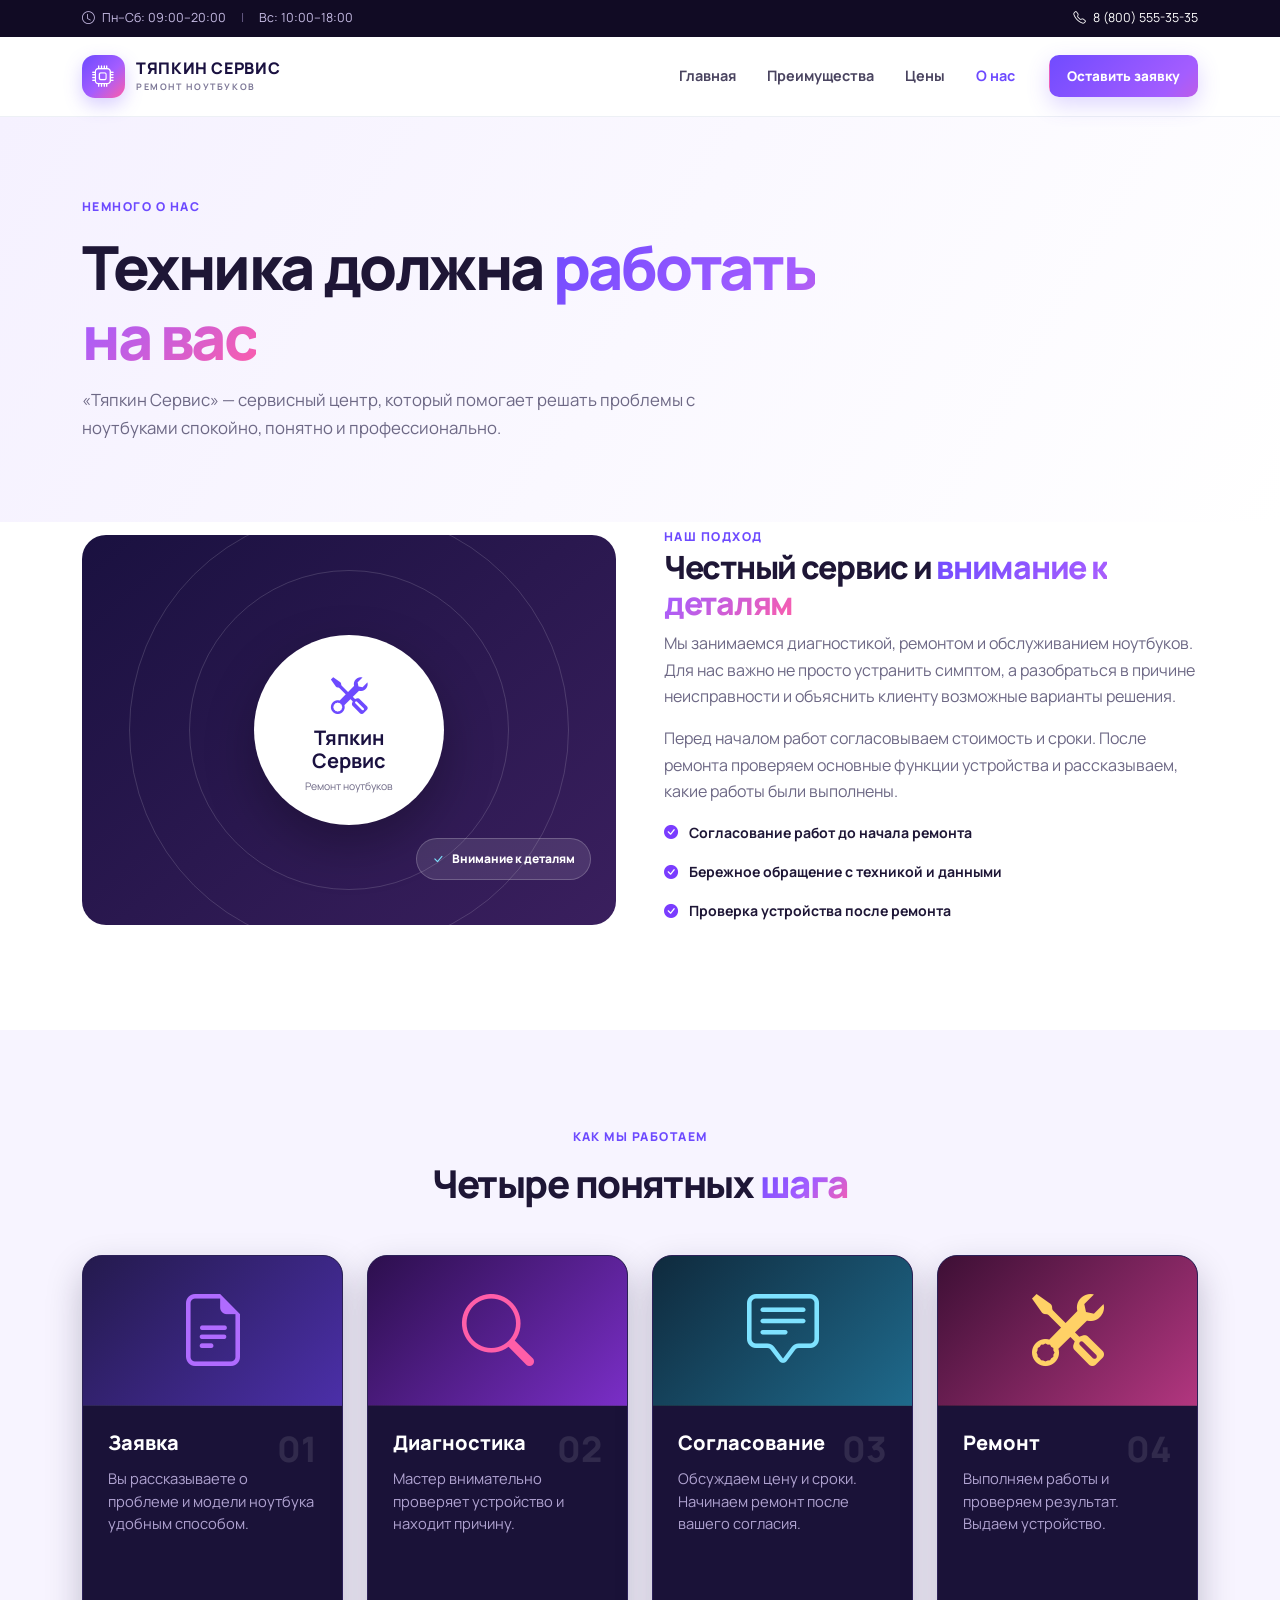
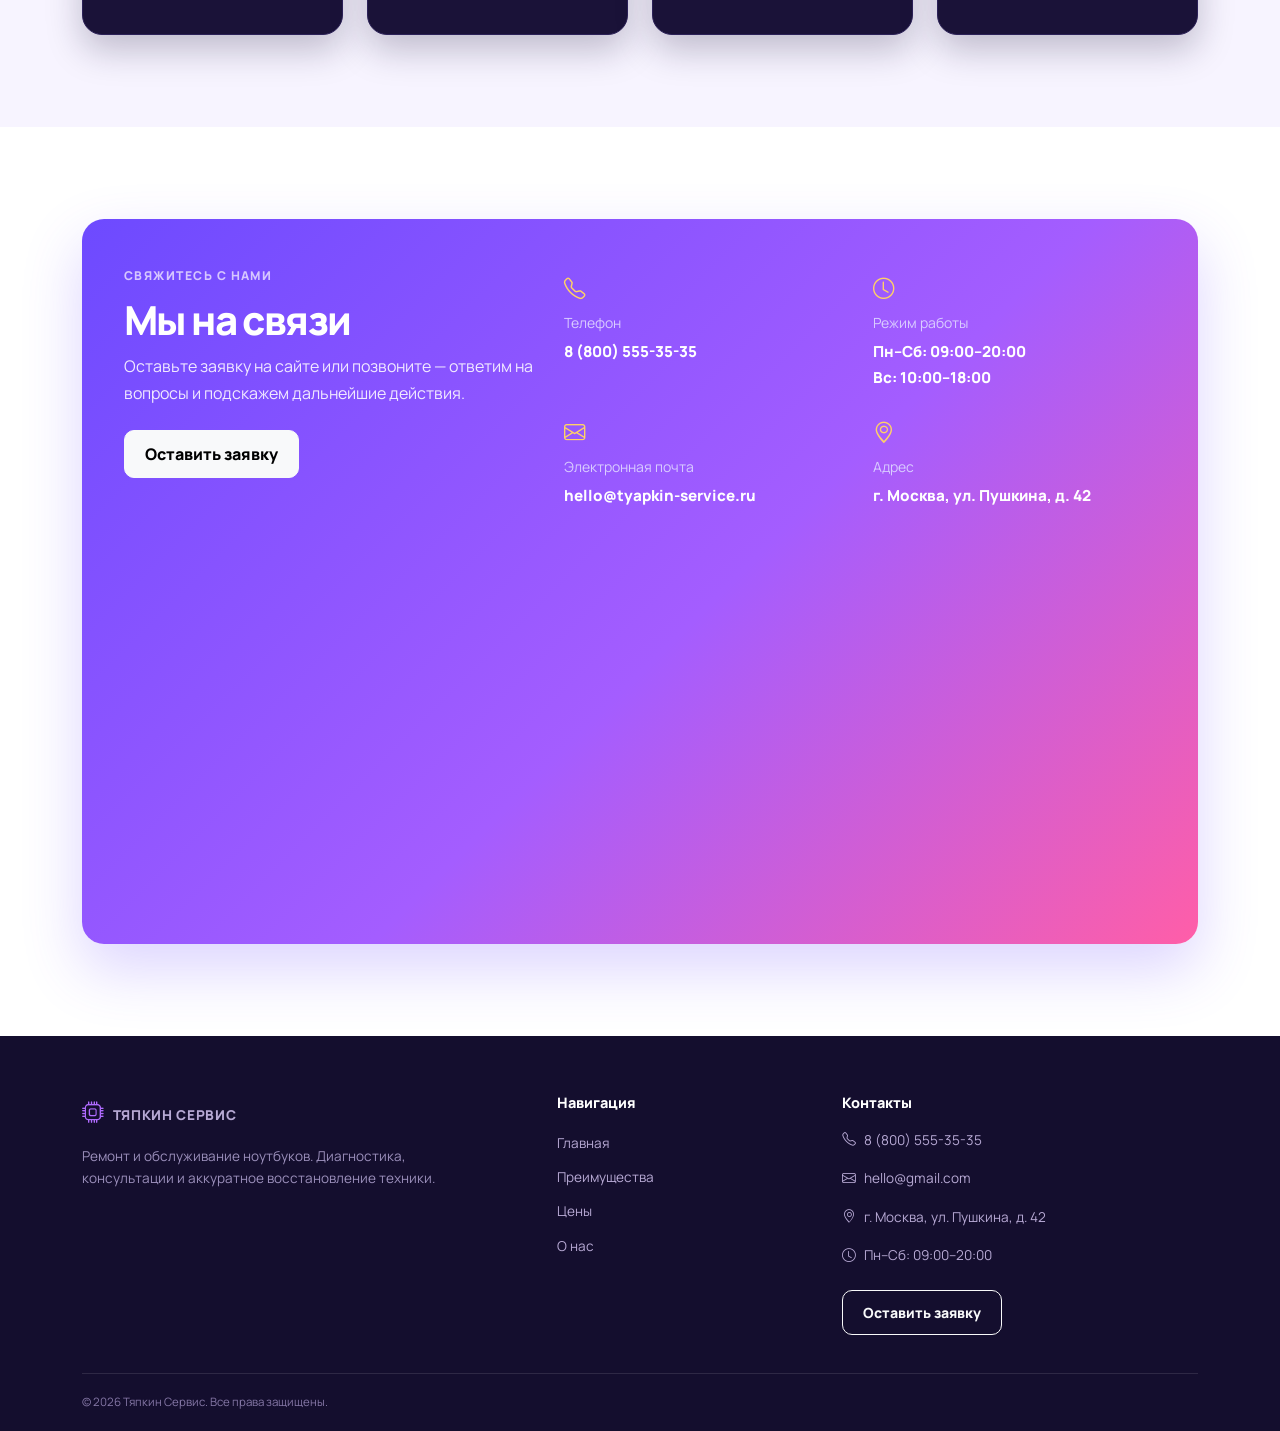
==== commit 18fa98e8: "red5" ====
--- a/about.html
+++ b/about.html
@@ -227,7 +227,7 @@
           <p><i class="bi bi-envelope me-2"></i><a href="mailto:hello@gmail.com">hello@gmail.com</a></p>
           <p><i class="bi bi-geo-alt me-2"></i>г. Москва, ул. Пушкина, д. 42</p>
           <p><i class="bi bi-clock me-2"></i>Пн–Сб: 09:00–20:00</p>
-          <button class="btn btn-outline-light btn-sm mt-2" data-bs-toggle="modal" data-bs-target="#requestModal">Заказать звонок</button>
+          <button class="btn btn-outline-light btn-sm mt-2" data-bs-toggle="modal" data-bs-target="#requestModal">Оставить заявку</button>
         </div>
       </div>
       <div class="footer-bottom d-flex flex-wrap justify-content-between gap-2">
